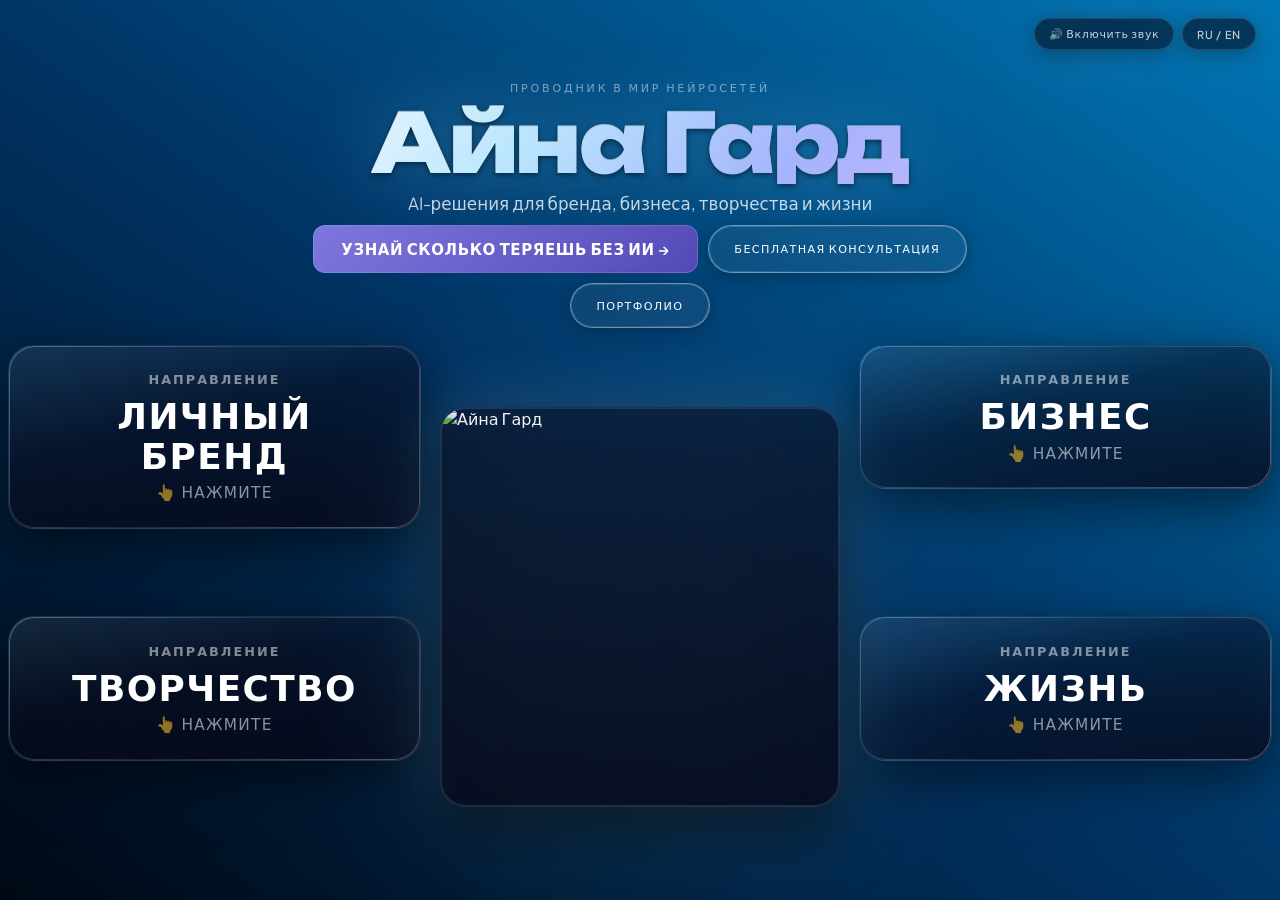
==== index.html @ 1c1b7d9b "Add files via upload" ====
<!DOCTYPE html>
<html lang="ru">
<head>
  <meta charset="UTF-8" />
  <meta name="viewport" content="width=device-width, initial-scale=1.0" />
  <meta name="description" id="metaDesc" content="Айна Гард — AI Creator, промт-инженер и вайб-кодер. AI-решения для бренда, бизнеса и творчества. Бесплатная консультация в Telegram." />
  <meta name="theme-color" content="#030208" />
  <meta property="og:title" content="Айна Гард — AI Creator" />
  <meta property="og:description" id="ogDesc" content="AI-решения для бренда, бизнеса, творчества и жизни. Проводник в мир нейросетей." />
  <meta property="og:type" content="website" />
  <meta property="og:locale" content="ru_RU" />
  <meta name="twitter:card" content="summary_large_image" />
  <title data-i18n="doc_title">Айна Гард — AI Creator</title>

  <link rel="icon" href="assets/images/favicon.svg" type="image/svg+xml" />
  <link rel="preconnect" href="https://fonts.googleapis.com" />
  <link rel="preconnect" href="https://fonts.gstatic.com" crossorigin />
  <link href="https://fonts.googleapis.com/css2?family=Plus+Jakarta+Sans:ital,wght@0,300;0,400;0,500;0,600;1,400&family=Unbounded:wght@500;600;700;800&display=swap" rel="stylesheet" />
  <link rel="stylesheet" href="css/styles.css?v=dotgrid1" />
  <link rel="stylesheet" href="css/dot-grid.css?v=1" />
</head>
<body>
  <div class="page-bg-under" aria-hidden="true">
    <div class="bg-base"></div>
  </div>
  <div id="particles-js" aria-hidden="true"></div>
  <div class="page-bg-over" aria-hidden="true">
    <div class="bg-photo"></div>
    <div class="bg-mouse-orbs">
      <div class="bg-orb bg-orb-1"></div>
      <div class="bg-orb bg-orb-2"></div>
    </div>
    <div class="bg-neon-lights">
      <div class="bg-neon-lights__orb bg-neon-lights__orb--a"></div>
      <div class="bg-neon-lights__orb bg-neon-lights__orb--b"></div>
      <div class="bg-neon-lights__orb bg-neon-lights__orb--c"></div>
    </div>
  </div>

  <div id="dot-grid-root" class="dot-grid-root" aria-hidden="true"></div>

  <div class="page stagger-init" id="page">
    <audio id="ambientAudio" loop preload="metadata">
      <source src="assets/audio/ambient.mp3" type="audio/mpeg" />
    </audio>

    <div class="top-controls stagger-top-controls">
      <button type="button" class="ctrl-btn" id="btnSound" aria-pressed="false" aria-label="Включить фоновый звук">
        <span id="soundLabel" data-i18n="sound_on">🔊 Включить звук</span>
      </button>
      <button type="button" class="ctrl-btn" id="btnLang" title="Language">RU / EN</button>
    </div>

    <main class="hero">
      <div class="container">
        <div class="hero-inner">
          <header class="hero-head">
            <p class="eyebrow" data-i18n="eyebrow">Проводник в мир нейросетей</p>
            <div class="name-reveal">
              <h1 class="name" data-i18n="hero_name">Айна Гард</h1>
            </div>
            <p class="sub-title" data-i18n="subtitle">AI-решения для бренда, бизнеса, творчества и жизни</p>

            <div class="actions stagger-actions">
              <a class="btn btn-game" href="game.html" style="background:linear-gradient(135deg,#7F77DD,#534AB7);color:#fff;border:none;font-weight:600;letter-spacing:.04em;display:inline-flex;align-items:center;gap:8px;padding:14px 28px;border-radius:12px;font-size:15px;text-decoration:none;transition:opacity .2s;" onmouseover="this.style.opacity=.85" onmouseout="this.style.opacity=1"><span>Узнай сколько теряешь без ИИ →</span></a>
              <a class="btn btn-primary" data-link="tg" href="https://t.me/+rpmO-uLEpoM3MWZi" target="_blank" rel="noopener noreferrer">
                <span data-i18n="btn_diag">Бесплатная консультация</span>
              </a>
              <a class="btn btn-secondary" data-link="portfolio" href="https://t.me/+rpmO-uLEpoM3MWZi" target="_blank" rel="noopener noreferrer">
                <span data-i18n="btn_portfolio">Портфолио</span>
              </a>
            </div>
          </header>

          <section class="scene scene--quad" aria-label="Услуги">
            <article class="card card--quad stagger-card-1" data-card>
              <div class="card-tilt">
              <div class="card-inner">
                <div class="card-face card-front">
                  <button type="button" class="flip-btn">
                    <span class="card-label" data-i18n="card_dir">Направление</span>
                    <span class="card-title" data-i18n="c1_title">Личный бренд</span>
                    <span class="card-tap-hint"><span class="hint-ico">👆</span> <span data-i18n="tap_hint">Нажмите</span></span>
                  </button>
                </div>
                <div class="card-face card-back">
                  <div class="card-back-header">
                    <span class="card-back-title" data-i18n="c1_back_title">Личный бренд</span>
                    <span class="card-back-price" data-i18n="c1_price">от 5 000 ₽</span>
                  </div>
                  <div class="card-back-tags" aria-label="Услуги направления">
                    <span class="card-back-tag" data-i18n="c1_f1">Нейрофотосессии</span>
                    <span class="card-back-tag" data-i18n="c1_f2">Цифровой аватар</span>
                    <span class="card-back-tag" data-i18n="c1_f3">Нейровидео</span>
                    <span class="card-back-tag" data-i18n="c1_f4">Контент для соцсетей</span>
                  </div>
                  <div class="card-back-bottom">
                    <a class="card-back-cta" data-link="tg" href="https://t.me/+rpmO-uLEpoM3MWZi" target="_blank" rel="noopener noreferrer"><span data-i18n="btn_card">Бесплатная консультация →</span></a>
                    <button type="button" class="card-flip-back" aria-label="Закрыть"></button>
                  </div>
                </div>
              </div>
              </div>
            </article>

            <div class="quad-portrait-wrap stagger-portrait">
              <div class="portrait-card portrait-card--quad" id="portraitCard">
                <div class="portrait-inner">
                  <div class="portrait-face portrait-front">
                    <img id="portraitImg" src="https://i.imgur.com/vCUrq9r.jpeg" alt="Айна Гард" width="600" height="800" loading="lazy" />
                  </div>
                  <div class="portrait-face portrait-back portrait-back--rich">
                    <button type="button" class="portrait-flip-back" data-i18n="back">Назад</button>
                    <p class="about-kicker" data-i18n="about_kicker">Обо мне</p>
                    <p class="about-name" data-i18n="hero_name">Айна Гард</p>
                    <p class="about-lead" data-i18n="about_lead">Практический опыт в нейросетях с 2024 года</p>
                    <div class="role-chips">
                      <span class="role-chip" data-i18n="role1">AI-креатор</span>
                      <span class="role-chip" data-i18n="role2">Промт-инженер</span>
                      <span class="role-chip" data-i18n="role3">Вайб-кодер</span>
                    </div>
                    <a class="mini-btn mini-btn--contact" data-link="tg" href="https://t.me/+rpmO-uLEpoM3MWZi" target="_blank" rel="noopener noreferrer"><span data-i18n="contact">Связаться</span></a>
                  </div>
                </div>
              </div>
            </div>

            <article class="card card--quad stagger-card-2" data-card>
              <div class="card-tilt">
              <div class="card-inner">
                <div class="card-face card-front">
                  <button type="button" class="flip-btn">
                    <span class="card-label" data-i18n="card_dir">Направление</span>
                    <span class="card-title" data-i18n="c2_title">Бизнес</span>
                    <span class="card-tap-hint"><span class="hint-ico">👆</span> <span data-i18n="tap_hint">Нажмите</span></span>
                  </button>
                </div>
                <div class="card-face card-back">
                  <div class="card-back-header">
                    <span class="card-back-title" data-i18n="c2_back_title">Бизнес</span>
                    <span class="card-back-price" data-i18n="c2_price">от 10 000 ₽</span>
                  </div>
                  <div class="card-back-tags" aria-label="Услуги направления">
                    <span class="card-back-tag" data-i18n="c2_f1">Автоматизация процессов</span>
                    <span class="card-back-tag" data-i18n="c2_f2">AI-агенты и боты</span>
                    <span class="card-back-tag" data-i18n="c2_f3">Сайты и лендинги</span>
                    <span class="card-back-tag" data-i18n="c2_f4">Приложения под задачу</span>
                  </div>
                  <div class="card-back-bottom">
                    <a class="card-back-cta" data-link="tg" href="https://t.me/+rpmO-uLEpoM3MWZi" target="_blank" rel="noopener noreferrer"><span data-i18n="btn_card">Бесплатная консультация →</span></a>
                    <button type="button" class="card-flip-back" aria-label="Закрыть"></button>
                  </div>
                </div>
              </div>
              </div>
            </article>

            <article class="card card--quad stagger-card-3" data-card>
              <div class="card-tilt">
              <div class="card-inner">
                <div class="card-face card-front">
                  <button type="button" class="flip-btn">
                    <span class="card-label" data-i18n="card_dir">Направление</span>
                    <span class="card-title" data-i18n="c3_title">Творчество</span>
                    <span class="card-tap-hint"><span class="hint-ico">👆</span> <span data-i18n="tap_hint">Нажмите</span></span>
                  </button>
                </div>
                <div class="card-face card-back">
                  <div class="card-back-header">
                    <span class="card-back-title" data-i18n="c3_back_title">Творчество</span>
                    <span class="card-back-price" data-i18n="c3_price">от 3 000 ₽</span>
                  </div>
                  <div class="card-back-tags" aria-label="Услуги направления">
                    <span class="card-back-tag" data-i18n="c3_f1">Нейродизайн</span>
                    <span class="card-back-tag" data-i18n="c3_f2">Изображения и видео</span>
                    <span class="card-back-tag" data-i18n="c3_f3">Песни и музыка</span>
                    <span class="card-back-tag" data-i18n="c3_f4">Креативные концепции</span>
                  </div>
                  <div class="card-back-bottom">
                    <a class="card-back-cta" data-link="tg" href="https://t.me/+rpmO-uLEpoM3MWZi" target="_blank" rel="noopener noreferrer"><span data-i18n="btn_card">Бесплатная консультация →</span></a>
                    <button type="button" class="card-flip-back" aria-label="Закрыть"></button>
                  </div>
                </div>
              </div>
              </div>
            </article>

            <article class="card card--quad stagger-card-4" data-card>
              <div class="card-tilt">
              <div class="card-inner">
                <div class="card-face card-front">
                  <button type="button" class="flip-btn">
                    <span class="card-label" data-i18n="card_dir">Направление</span>
                    <span class="card-title" data-i18n="c4_title">Жизнь</span>
                    <span class="card-tap-hint"><span class="hint-ico">👆</span> <span data-i18n="tap_hint">Нажмите</span></span>
                  </button>
                </div>
                <div class="card-face card-back">
                  <div class="card-back-header">
                    <span class="card-back-title" data-i18n="c4_back_title">Жизнь</span>
                    <span class="card-back-price" data-i18n="c4_price">от 3 000 ₽</span>
                  </div>
                  <div class="card-back-tags" aria-label="Услуги направления">
                    <span class="card-back-tag" data-i18n="c4_f1">AI для повседневных задач</span>
                    <span class="card-back-tag" data-i18n="c4_f2">Идеи и планирование</span>
                    <span class="card-back-tag" data-i18n="c4_f3">Личные проекты</span>
                    <span class="card-back-tag" data-i18n="c4_f4">Умные помощники</span>
                  </div>
                  <div class="card-back-bottom">
                    <a class="card-back-cta" data-link="tg" href="https://t.me/+rpmO-uLEpoM3MWZi" target="_blank" rel="noopener noreferrer"><span data-i18n="btn_card">Бесплатная консультация →</span></a>
                    <button type="button" class="card-flip-back" aria-label="Закрыть"></button>
                  </div>
                </div>
              </div>
              </div>
            </article>
          </section>
        </div>
      </div>
    </main>
  </div>

  <script src="https://cdn.jsdelivr.net/npm/gsap@3.12.5/dist/gsap.min.js" defer></script>
  <script src="js/dot-grid.js" defer></script>
  <script src="https://cdn.jsdelivr.net/npm/particles.js@2.0.0/particles.min.js" defer></script>
  <script src="js/particles-init.js" defer></script>
  <script src="js/main.js" defer></script>
</body>
</html>
---- css/styles.css ----
/* ===== Токены: премиальный neon (не кислотный) ===== */
:root {
  --void: #030208;
  --deep: #0a0620;
  --neon-blue: #6ec8ff;
  --neon-pink: #f0a8d8;
  --neon-blue-soft: rgba(110, 200, 255, 0.45);
  --neon-pink-soft: rgba(240, 168, 216, 0.4);
  --glass: rgba(12, 10, 28, 0.45);
  --glass2: rgba(18, 14, 36, 0.55);
  --line: rgba(255, 255, 255, 0.09);
  --text: rgba(252, 252, 255, 0.96);
  --muted: rgba(252, 252, 255, 0.5);
  --soft: rgba(252, 252, 255, 0.78);
  --glow-blue: 0 0 60px rgba(110, 200, 255, 0.22);
  --glow-pink: 0 0 50px rgba(240, 168, 216, 0.2);
  --ease: cubic-bezier(0.22, 1, 0.36, 1);
  --radius: clamp(20px, 2.2vw, 26px);
  --container: 1480px;
}

/* Свечение сильнее при включённой музыке (body.music-on) */
body.music-on {
  --glow-blue: 0 0 110px rgba(110, 200, 255, 0.48);
  --glow-pink: 0 0 95px rgba(240, 168, 216, 0.42);
}

*,
*::before,
*::after { box-sizing: border-box; margin: 0; padding: 0; }

html { scroll-behavior: smooth; }

body {
  min-height: 100vh;
  min-height: 100dvh;
  font-family: "Plus Jakarta Sans", system-ui, sans-serif;
  font-weight: 400;
  color: var(--text);
  background: var(--void);
  overflow-x: hidden;
  overflow-y: auto;
  -webkit-font-smoothing: antialiased;
}

a { color: inherit; text-decoration: none; }
img { display: block; max-width: 100%; }

/* ===== Фон: тёмный градиент + particles.js (без mesh-псевдоэлементов на .bg-base) ===== */
.page {
  position: relative;
  z-index: 4;
  min-height: 100vh;
  isolation: isolate;
}

/*
 * Слои (снизу вверх): подложка → фото/неон → DotGrid (z2) → particles (z3) → контент (z4).
 * Раньше частицы были z-index:0 под .page-bg-over (2) — сеть рисовалась, но её почти не было видно
 * под затемнённым фото; казалось, что «нити не крепятся».
 */
.page-bg-under,
.page-bg-over {
  position: fixed;
  inset: 0;
  pointer-events: none;
}

.page-bg-under {
  z-index: 0;
}

.page-bg-over {
  z-index: 1;
  isolation: isolate;
}

/* Градиент + canvas: над DotGrid и фото, под .page; отдельный композитный слой — меньше рывков при скролле */
#particles-js {
  position: fixed;
  top: 0;
  left: 0;
  width: 100%;
  height: 100%;
  min-height: 100vh;
  min-height: 100dvh;
  z-index: 3;
  pointer-events: none;
  transform: translateZ(0);
  backface-visibility: hidden;
  transition: background 0.5s ease;
  background: linear-gradient(to top right, #e3f2fd 0%, #90caf9 50%, #64b5f6 100%);
}

html:not(.theme-light):not([data-theme="light"]) #particles-js,
html.dark #particles-js,
html[data-theme="dark"] #particles-js {
  background: linear-gradient(to top right, #000814 0%, #003566 50%, #0077b6 100%);
}

#particles-js canvas {
  display: block;
  width: 100% !important;
  height: 100% !important;
  pointer-events: none;
  transform: translateZ(0);
}

.bg-base {
  position: fixed;
  inset: 0;
  z-index: 0;
  pointer-events: none;
  overflow: hidden;
  background: linear-gradient(165deg, #040818 0%, #0d1638 32%, #0a0620 65%, #030208 100%);
}

/* Слои 1–3: крупные radial glow, разные направления + пульсация */
.bg-neon-lights {
  position: fixed;
  inset: 0;
  z-index: 1;
  pointer-events: none;
  overflow: hidden;
  animation: neonLightsScalePulseIdle 18s ease-in-out infinite;
}

body.music-on .bg-neon-lights {
  animation: neonLightsScalePulseMusic 11s ease-in-out infinite;
}

.bg-neon-lights__orb {
  position: absolute;
  border-radius: 50%;
  mix-blend-mode: screen;
  will-change: transform, opacity;
}

/* слой 1: cyan / blue — верх-лево */
.bg-neon-lights__orb--a {
  width: min(110vw, 1000px);
  height: min(110vw, 1000px);
  left: -28%;
  top: -18%;
  background: radial-gradient(
    circle at 40% 42%,
    rgba(110, 200, 255, 0.55) 0%,
    rgba(80, 140, 220, 0.2) 38%,
    transparent 68%
  );
  filter: blur(72px);
  opacity: 0.75;
  animation: orbDriftAIdle 36s ease-in-out infinite alternate;
}

/* слой 2: magenta / violet — низ-право, другое направление */
.bg-neon-lights__orb--b {
  width: min(100vw, 920px);
  height: min(100vw, 920px);
  right: -24%;
  bottom: -20%;
  background: radial-gradient(
    circle at 58% 48%,
    rgba(220, 120, 200, 0.45) 0%,
    rgba(147, 112, 219, 0.28) 42%,
    transparent 70%
  );
  filter: blur(88px);
  opacity: 0.58;
  animation: orbDriftBIdle 44s ease-in-out infinite alternate;
}

/* слой 3: центр — фиолетово-розовый, пульс opacity + scale */
.bg-neon-lights__orb--c {
  width: min(85vw, 780px);
  height: min(85vw, 780px);
  left: 50%;
  top: 42%;
  transform: translate(-50%, -50%);
  background: radial-gradient(
    circle at 40% 45%,
    rgba(180, 100, 220, 0.35) 0%,
    rgba(240, 168, 216, 0.18) 45%,
    transparent 72%
  );
  filter: blur(96px);
  opacity: 0.52;
  animation: orbPulseCIdle 22s ease-in-out infinite alternate;
}

body.music-on .bg-neon-lights__orb--a {
  animation: orbDriftAMusic 28s ease-in-out infinite alternate;
  opacity: 0.88;
  filter: blur(68px) brightness(1.08);
}

body.music-on .bg-neon-lights__orb--b {
  animation: orbDriftBMusic 34s ease-in-out infinite alternate;
  opacity: 0.72;
  filter: blur(82px) brightness(1.06);
}

body.music-on .bg-neon-lights__orb--c {
  animation: orbPulseCMusic 16s ease-in-out infinite alternate;
  opacity: 0.68;
  filter: blur(88px) brightness(1.1);
}

@keyframes orbDriftAIdle {
  0% { transform: translate(0, 0) scale(1); }
  100% { transform: translate(12%, 10%) scale(1.12); }
}

@keyframes orbDriftBIdle {
  0% { transform: translate(0, 0) scale(1.02); }
  100% { transform: translate(-14%, -12%) scale(1.14); }
}

@keyframes orbPulseCIdle {
  0% { opacity: 0.42; transform: translate(-50%, -50%) scale(0.96); }
  100% { opacity: 0.62; transform: translate(-50%, -50%) scale(1.08); }
}

@keyframes orbDriftAMusic {
  0% { transform: translate(0, 0) scale(1); }
  100% { transform: translate(12%, 10%) scale(1.12); }
}

@keyframes orbDriftBMusic {
  0% { transform: translate(0, 0) scale(1.02); }
  100% { transform: translate(-14%, -12%) scale(1.14); }
}

@keyframes orbPulseCMusic {
  0% { opacity: 0.52; transform: translate(-50%, -50%) scale(0.97); }
  100% { opacity: 0.78; transform: translate(-50%, -50%) scale(1.1); }
}

@keyframes neonLightsScalePulseIdle {
  0%,
  100% { transform: scale(1); }
  50% { transform: scale(1.04); }
}

@keyframes neonLightsScalePulseMusic {
  0%,
  100% { transform: scale(1); }
  50% { transform: scale(1.05); }
}

/* Фото — глубина */
.bg-photo {
  position: fixed;
  inset: 0;
  z-index: 0;
  overflow: hidden;
  pointer-events: none;
}

.bg-photo::before {
  content: "";
  position: absolute;
  inset: -12%;
  background-image: url("https://i.imgur.com/vCUrq9r.jpeg");
  background-size: cover;
  background-position: center 20%;
  filter: blur(36px) saturate(1.06) brightness(0.38);
  transform: scale(1.1);
  opacity: 0.75;
}

.bg-photo::after {
  content: "";
  position: absolute;
  inset: 0;
  background: linear-gradient(180deg, rgba(3, 2, 8, 0.88) 0%, rgba(8, 6, 22, 0.45) 45%, rgba(3, 2, 10, 0.9) 100%);
}

/* Параллакс-orb под курсор (тонкие, поверх фото, под неоном) */
.bg-mouse-orbs {
  position: fixed;
  inset: 0;
  z-index: 1;
  pointer-events: none;
  overflow: hidden;
}

.bg-orb {
  position: absolute;
  border-radius: 50%;
  filter: blur(140px);
  opacity: 0.18;
  transition: transform 0.3s ease-out;
  will-change: transform;
}

.bg-orb-1 {
  width: min(90vw, 920px);
  height: min(90vw, 920px);
  left: -28%;
  top: -24%;
  background: radial-gradient(circle at 38% 40%, rgba(168, 85, 247, 0.95) 0%, rgba(100, 60, 180, 0.25) 45%, transparent 68%);
}

.bg-orb-2 {
  width: min(85vw, 860px);
  height: min(85vw, 860px);
  right: -26%;
  bottom: -26%;
  background: radial-gradient(circle at 55% 48%, rgba(236, 72, 153, 0.9) 0%, rgba(180, 80, 160, 0.22) 48%, transparent 70%);
}

@media (prefers-reduced-motion: reduce) {
  .bg-neon-lights,
  .bg-neon-lights__orb {
    animation: none !important;
  }
  .bg-neon-lights { transform: none; }
  .bg-neon-lights__orb--a,
  .bg-neon-lights__orb--b { transform: none !important; opacity: 0.55; }
  .bg-neon-lights__orb--c {
    transform: translate(-50%, -50%) !important;
    opacity: 0.5;
  }
  .bg-mouse-orbs .bg-orb {
    transition: none !important;
  }
  .stagger-init .stagger-top-controls,
  .stagger-init .hero-head .eyebrow,
  .stagger-init .name-reveal,
  .stagger-init .hero-head .sub-title,
  .stagger-init .stagger-portrait,
  .stagger-init .stagger-card-1,
  .stagger-init .stagger-card-2,
  .stagger-init .stagger-card-3,
  .stagger-init .stagger-card-4,
  .stagger-init .stagger-actions {
    animation: none !important;
    opacity: 1 !important;
    transform: none !important;
  }
  .name {
    animation: nameCrystalShimmer 15s ease-in-out infinite;
    text-shadow: none;
    will-change: auto;
    filter:
      drop-shadow(0 -1px 0 rgba(255, 255, 255, 0.48))
      drop-shadow(0 2px 3px rgba(0, 0, 0, 0.48))
      drop-shadow(0 0 12px rgba(125, 211, 252, 0.2));
  }

}

/* ===== Панель: звук + язык ===== */
.top-controls {
  position: fixed;
  top: max(clamp(10px, 2vh, 18px), env(safe-area-inset-top, 0px));
  right: max(clamp(12px, 3vw, 24px), env(safe-area-inset-right, 0px));
  z-index: 50;
  display: flex;
  flex-wrap: wrap;
  gap: 8px;
  justify-content: flex-end;
}

.ctrl-btn {
  position: relative;
  display: inline-flex;
  align-items: center;
  gap: 6px;
  padding: 8px 14px;
  border-radius: 999px;
  font-size: 0.6875rem;
  font-weight: 500;
  letter-spacing: 0.06em;
  font-family: inherit;
  color: var(--soft);
  cursor: pointer;
  border: 1px solid rgba(255, 255, 255, 0.12);
  background: rgba(8, 6, 20, 0.55);
  backdrop-filter: blur(16px);
  -webkit-backdrop-filter: blur(16px);
  box-shadow: 0 4px 24px rgba(0, 0, 0, 0.35), var(--glow-blue);
  transition: transform 0.25s var(--ease), box-shadow 0.25s, border-color 0.25s;
}

.ctrl-btn:hover {
  transform: translateY(-2px);
  border-color: rgba(110, 200, 255, 0.35);
  box-shadow: 0 8px 32px rgba(0, 0, 0, 0.4), var(--glow-blue), var(--glow-pink);
}

.ctrl-btn[aria-pressed="true"] {
  border-color: rgba(240, 168, 216, 0.35);
}

/* ===== Layout ===== */
.container {
  width: min(calc(100% - 16px), var(--container));
  margin-inline: auto;
  position: relative;
  z-index: 6;
  display: flex;
  flex-direction: column;
  flex: 1;
  min-height: 0;
}

.hero {
  position: relative;
  z-index: 6;
  min-height: 100vh;
  min-height: 100dvh;
  /* запас под фиксированные кнопки + без обрезания при высоком контенте */
  padding: calc(env(safe-area-inset-top, 0px) + clamp(64px, 9vh, 96px)) 0 clamp(16px, 3vh, 28px);
  display: flex;
  flex-direction: column;
  justify-content: flex-start;
}

.hero-inner {
  display: flex;
  flex-direction: column;
  gap: clamp(6px, 1.4vh, 14px);
  flex: 1;
  min-height: 0;
}

.hero-head {
  text-align: center;
  max-width: 42rem;
  margin-inline: auto;
  flex-shrink: 0;
}

/* ===== Stagger появления (WOW) ===== */
@keyframes fadeSlideUp {
  from {
    opacity: 0;
    transform: translateY(25px);
  }
  to {
    opacity: 1;
    transform: translateY(0);
  }
}

.stagger-init .stagger-top-controls {
  opacity: 0;
  animation-name: fadeSlideUp;
  animation-delay: 0.2s;
}

.stagger-init .hero-head .eyebrow {
  opacity: 0;
  animation-name: fadeSlideUp;
  animation-delay: 0.1s;
}

.stagger-init .name-reveal {
  opacity: 0;
  animation-name: fadeSlideUp;
  animation-delay: 0.25s;
}

.stagger-init .hero-head .sub-title {
  opacity: 0;
  animation-name: fadeSlideUp;
  animation-delay: 0.4s;
}

.stagger-init .stagger-portrait {
  opacity: 0;
  animation-name: fadeSlideUp;
  animation-delay: 0.5s;
}

.stagger-init .stagger-card-1 {
  opacity: 0;
  animation-name: fadeSlideUp;
  animation-delay: 0.6s;
}

.stagger-init .stagger-card-2 {
  opacity: 0;
  animation-name: fadeSlideUp;
  animation-delay: 0.7s;
}

.stagger-init .stagger-card-3 {
  opacity: 0;
  animation-name: fadeSlideUp;
  animation-delay: 0.8s;
}

.stagger-init .stagger-card-4 {
  opacity: 0;
  animation-name: fadeSlideUp;
  animation-delay: 0.9s;
}

.stagger-init .stagger-actions {
  opacity: 0;
  animation-name: fadeSlideUp;
  animation-delay: 1.1s;
}

.stagger-init .stagger-top-controls,
.stagger-init .hero-head .eyebrow,
.stagger-init .name-reveal,
.stagger-init .hero-head .sub-title,
.stagger-init .stagger-portrait,
.stagger-init .stagger-card-1,
.stagger-init .stagger-card-2,
.stagger-init .stagger-card-3,
.stagger-init .stagger-card-4,
.stagger-init .stagger-actions {
  animation-duration: 0.6s;
  animation-timing-function: cubic-bezier(0.16, 1, 0.3, 1);
  animation-fill-mode: both;
}

.eyebrow {
  font-size: 0.6875rem;
  font-weight: 500;
  letter-spacing: 0.26em;
  text-transform: uppercase;
  color: var(--muted);
  margin-bottom: 6px;
}

/* Обёртка: stagger без конфликта с анимацией градиента на .name */
.name-reveal {
  display: block;
  width: 100%;
  margin-bottom: 8px;
}

/* Имя: Unbounded + «хрустальный» объём + переливающийся градиент */
.name {
  font-family: "Unbounded", "Plus Jakarta Sans", system-ui, sans-serif;
  font-size: clamp(2.85rem, 8.2vw, 5.1rem);
  font-weight: 800;
  letter-spacing: -0.03em;
  line-height: 1.02;
  margin: 0;
  background: linear-gradient(
    125deg,
    #f0f9ff 0%,
    #bae6fd 12%,
    #a5b4fc 26%,
    #c4b5fd 38%,
    #f0abfc 50%,
    #fda4af 62%,
    #7dd3fc 74%,
    #e9d5ff 86%,
    #f0f9ff 100%
  );
  background-size: 280% 280%;
  -webkit-background-clip: text;
  background-clip: text;
  color: transparent;
  -webkit-text-fill-color: transparent;
  animation: nameCrystalShimmer 12s ease-in-out infinite;
  will-change: background-position;
  filter:
    drop-shadow(0 -1px 0 rgba(255, 255, 255, 0.55))
    drop-shadow(0 2px 3px rgba(0, 0, 0, 0.5))
    drop-shadow(0 0 36px rgba(125, 211, 252, 0.28));
}

@keyframes nameCrystalShimmer {
  0%,
  100% {
    background-position: 0% 45%;
  }
  50% {
    background-position: 100% 55%;
  }
}

.sub-title {
  font-size: clamp(0.9rem, 1.5vw, 1.05rem);
  font-weight: 400;
  line-height: 1.45;
  color: var(--soft);
  margin-bottom: 8px;
}

/* CTA: glass + neon */
.actions {
  display: flex;
  flex-wrap: wrap;
  justify-content: center;
  gap: 10px;
}

.btn {
  position: relative;
  display: inline-flex;
  align-items: center;
  justify-content: center;
  min-height: 2.85rem;
  padding: 0 clamp(1.2rem, 2.8vw, 1.6rem);
  border-radius: 999px;
  font-size: 0.7rem;
  font-weight: 500;
  letter-spacing: 0.12em;
  text-transform: uppercase;
  cursor: pointer;
  overflow: hidden;
  border: 1px solid rgba(255, 255, 255, 0.1);
  background: rgba(255, 255, 255, 0.04);
  backdrop-filter: blur(20px);
  -webkit-backdrop-filter: blur(20px);
  transition: transform 0.35s var(--ease), box-shadow 0.35s;
}

.btn::before {
  content: "";
  position: absolute;
  inset: 0;
  border-radius: inherit;
  padding: 1px;
  background: linear-gradient(135deg, var(--neon-blue-soft), rgba(255, 255, 255, 0.08), var(--neon-pink-soft));
  -webkit-mask: linear-gradient(#fff 0 0) content-box, linear-gradient(#fff 0 0);
  mask: linear-gradient(#fff 0 0) content-box, linear-gradient(#fff 0 0);
  -webkit-mask-composite: xor;
  mask-composite: exclude;
  pointer-events: none;
  opacity: 0.85;
}

.btn span { position: relative; z-index: 1; }

/* Шапка: обе CTA в одинаковом outlined-стиле */
.btn-primary,
.btn-secondary {
  background: rgba(255, 255, 255, 0.05);
  border: 1px solid rgba(255, 255, 255, 0.4);
  color: #fff;
  box-shadow: 0 4px 20px rgba(0, 0, 0, 0.25);
}

.btn-primary:hover,
.btn-secondary:hover {
  transform: translateY(-2px);
  background: rgba(255, 255, 255, 0.09);
  border-color: rgba(255, 255, 255, 0.55);
  box-shadow: 0 8px 28px rgba(0, 0, 0, 0.35);
}

.btn:active { transform: translateY(0); transition-duration: 0.1s; }

/* ===== Scene: сетка 3 колонки × 2 ряда, портрет в центре на 2 ряда ===== */
.scene {
  width: 100%;
  margin-inline: auto;
  padding-block: 4px;
}

.scene--quad {
  display: grid;
  grid-template-columns: 1fr minmax(220px, min(34vw, 400px)) 1fr;
  grid-template-rows: minmax(200px, 1fr) minmax(200px, 1fr);
  gap: clamp(12px, 1.5vw, 20px);
  align-items: stretch;
  justify-items: stretch;
  flex: 1 1 auto;
  min-height: min(46vh, 500px);
  max-height: min(74vh, calc(100dvh - 190px));
  width: 100%;
  max-width: 100%;
}

.scene--quad > .card:nth-child(1) {
  grid-column: 1;
  grid-row: 1;
}

.scene--quad > .quad-portrait-wrap {
  grid-column: 2;
  grid-row: 1 / -1;
  position: relative;
  z-index: 5;
  width: 100%;
  max-width: min(100%, 400px);
  max-height: min(100%, 430px);
  aspect-ratio: 1;
  margin: auto;
  justify-self: center;
  align-self: center;
  pointer-events: none;
}

.scene--quad > .card:nth-child(3) {
  grid-column: 3;
  grid-row: 1;
}

.scene--quad > .card:nth-child(4) {
  grid-column: 1;
  grid-row: 2;
}

.scene--quad > .card:nth-child(5) {
  grid-column: 3;
  grid-row: 2;
}

.quad-portrait-wrap .portrait-card {
  pointer-events: auto;
  filter: drop-shadow(0 8px 28px rgba(0, 0, 0, 0.45)) drop-shadow(var(--glow-blue));
}

.quad-portrait-wrap .portrait-front {
  background: linear-gradient(165deg, var(--glass) 0%, rgba(8, 6, 22, 0.75) 100%);
}

.quad-portrait-wrap .portrait-front img {
  object-fit: cover;
  object-position: top center;
}

/* Портрет: скругление как карточки + glow */
.portrait-card {
  width: min(270px, 26vw);
  aspect-ratio: 3 / 4;
  max-height: min(42vh, 400px);
  perspective: 1400px;
  cursor: pointer;
  filter: drop-shadow(var(--glow-blue)) drop-shadow(var(--glow-pink));
  transition: transform 0.35s var(--ease), filter 0.5s var(--ease);
}

.portrait-card--quad {
  width: 100%;
  height: 100%;
  max-width: 400px;
  max-height: 430px;
  margin: 0 auto;
  aspect-ratio: 1;
}

.portrait-card:not(.is-flipped):hover {
  transform: translateY(-4px);
}

body.music-on .portrait-card {
  filter: drop-shadow(0 0 70px rgba(110, 200, 255, 0.35)) drop-shadow(0 0 55px rgba(240, 168, 216, 0.28));
}

.portrait-inner {
  position: relative;
  width: 100%;
  height: 100%;
  transform-style: preserve-3d;
  transition: transform 0.85s var(--ease);
}

.portrait-card.is-flipped .portrait-inner { transform: rotateY(180deg); }

.portrait-face {
  position: absolute;
  inset: 0;
  border-radius: var(--radius);
  backface-visibility: hidden;
  -webkit-backface-visibility: hidden;
  overflow: hidden;
  transform: translateZ(0.1px);
}

.portrait-front {
  border: 1px solid rgba(255, 255, 255, 0.12);
  box-shadow:
    0 0 0 1px rgba(110, 200, 255, 0.15) inset,
    0 24px 50px rgba(0, 0, 0, 0.5),
    var(--glow-blue);
}

.portrait-front img {
  width: 100%;
  height: 100%;
  object-fit: cover;
  object-position: top center;
}

.portrait-back {
  transform: rotateY(180deg);
  padding: 18px 16px;
  display: flex;
  flex-direction: column;
  gap: 10px;
  justify-content: flex-start;
  background: linear-gradient(165deg, var(--glass2) 0%, rgba(6, 4, 16, 0.92) 100%);
  backdrop-filter: blur(22px);
  border: 1px solid var(--line);
  box-shadow: 0 20px 50px rgba(0, 0, 0, 0.45), var(--glow-pink);
}

.portrait-back--rich {
  padding: 24px 22px 22px;
  gap: 14px;
}

.portrait-back::before {
  content: "";
  position: absolute;
  inset: 0;
  border-radius: inherit;
  padding: 1px;
  background: linear-gradient(145deg, rgba(110, 200, 255, 0.5), rgba(240, 168, 216, 0.4));
  -webkit-mask: linear-gradient(#000 0 0) content-box, linear-gradient(#000 0 0);
  mask: linear-gradient(#000 0 0) content-box, linear-gradient(#000 0 0);
  -webkit-mask-composite: xor;
  mask-composite: exclude;
  pointer-events: none;
}

.portrait-flip-back {
  position: absolute;
  top: 10px;
  right: 10px;
  z-index: 4;
  padding: 6px 12px;
  border-radius: 999px;
  font-size: 0.6rem;
  font-weight: 500;
  letter-spacing: 0.1em;
  text-transform: uppercase;
  font-family: inherit;
  color: var(--soft);
  background: rgba(4, 2, 12, 0.55);
  border: 1px solid var(--line);
  cursor: pointer;
  backdrop-filter: blur(10px);
}

.about-name {
  font-size: 1.5rem;
  font-weight: 500;
  letter-spacing: -0.03em;
  background: linear-gradient(90deg, #b8e8ff, #f5d0f0);
  -webkit-background-clip: text;
  background-clip: text;
  color: transparent;
  position: relative;
  z-index: 1;
}

.portrait-back--rich .about-name {
  font-size: clamp(1.35rem, 2.2vw, 1.75rem);
  font-weight: 700;
  color: #fff;
  background: none;
  -webkit-background-clip: unset;
  background-clip: unset;
}

.about-kicker {
  font-size: 0.68rem;
  font-weight: 500;
  letter-spacing: 0.2em;
  text-transform: uppercase;
  color: var(--muted);
  position: relative;
  z-index: 1;
}

.portrait-back--rich .about-kicker {
  font-size: 0.72rem;
  letter-spacing: 0.22em;
  color: rgba(255, 255, 255, 0.55);
}

.about-lead {
  font-size: 0.92rem;
  line-height: 1.5;
  color: var(--soft);
  position: relative;
  z-index: 1;
}

.portrait-back--rich .about-lead {
  font-size: 1rem;
  line-height: 1.55;
}

.role-chips {
  display: flex;
  flex-wrap: wrap;
  gap: 6px;
  position: relative;
  z-index: 1;
}

.role-chip {
  display: inline-block;
  font-size: 0.78rem;
  font-weight: 500;
  padding: 6px 16px;
  border-radius: 20px;
  background: rgba(255, 255, 255, 0.04);
  border: 1px solid rgba(255, 255, 255, 0.3);
  transition: border-color 0.25s, transform 0.25s;
}

.role-chip:hover {
  transform: translateY(-1px);
  border-color: rgba(240, 168, 216, 0.45);
}

.mini-btn {
  position: relative;
  z-index: 3;
  display: inline-flex;
  align-items: center;
  justify-content: center;
  min-height: 2.45rem;
  padding: 0 1.1rem;
  border-radius: 999px;
  font-size: 0.72rem;
  font-weight: 600;
  letter-spacing: 0.1em;
  text-transform: uppercase;
  color: #0a0618;
  background: linear-gradient(135deg, #a8e8ff, #f0c0e8);
  border: none;
  box-shadow: 0 8px 24px rgba(110, 200, 255, 0.3);
  margin-top: auto;
  transition: transform 0.25s var(--ease), box-shadow 0.25s;
}

.mini-btn:hover {
  transform: translateY(-2px);
  box-shadow: 0 12px 32px rgba(240, 168, 216, 0.35);
}

.mini-btn--contact {
  width: 100%;
  margin-top: 8px;
  padding: 14px 20px;
  min-height: 3rem;
  font-size: 0.8rem;
  letter-spacing: 0.12em;
  color: #0a0618;
  background: linear-gradient(to right, #e8a0bf, #a8d8ea);
  border: none;
  box-shadow: 0 8px 28px rgba(0, 0, 0, 0.35);
}

.mini-btn--contact:hover {
  box-shadow: 0 12px 36px rgba(232, 160, 191, 0.45);
}

/* ===== Карточки услуг: крупнее, читабельнее, кликабельно ===== */
[data-card] {
  --glow-x: 50%;
  --glow-y: 50%;
  --glow-opacity: 0;
}

.card {
  position: relative;
  z-index: 1;
  width: 100%;
  max-width: 292px;
  height: 276px;
  flex-shrink: 0;
  perspective: 1100px;
  cursor: pointer;
  transition: transform 0.35s var(--ease), filter 0.35s;
  filter: drop-shadow(0 8px 24px rgba(0, 0, 0, 0.4));
}

.card-tilt {
  width: 100%;
  height: 100%;
  transform-style: preserve-3d;
  transition: transform 0.15s ease-out;
}

.card.is-flipped { z-index: 12; }

.card:not(.is-flipped):hover {
  transform: translateY(-6px);
  filter: drop-shadow(0 16px 40px rgba(0, 0, 0, 0.45)) drop-shadow(var(--glow-blue));
}

body.music-on .card:not(.is-flipped):hover {
  filter: drop-shadow(0 16px 40px rgba(0, 0, 0, 0.45)) drop-shadow(0 0 45px rgba(110, 200, 255, 0.35));
}

.scene--quad .card {
  max-width: none;
  width: 100%;
  height: 100%;
  min-height: 0;
}

.scene--quad .card-front {
  padding: 0;
}

.scene--quad .flip-btn {
  height: 100%;
  min-height: 100%;
  justify-content: space-between;
  padding: clamp(14px, 2vw, 32px) clamp(16px, 2.5vw, 40px);
  text-align: center;
}

.scene--quad .card-label {
  font-size: clamp(11px, 1vw, 13px);
  font-weight: 600;
  letter-spacing: 2px;
  text-transform: uppercase;
  color: rgba(255, 255, 255, 0.5);
}

.scene--quad .card-title {
  font-size: clamp(28px, 2.8vw, 36px);
  font-weight: 800;
  letter-spacing: 0.04em;
  line-height: 1.1;
  text-transform: uppercase;
  color: #fff;
  flex: 1;
  display: flex;
  align-items: center;
  justify-content: center;
  margin-block: auto;
  padding-inline: 0.2em;
  max-width: 100%;
}

.scene--quad .card-tap-hint {
  margin-top: 0;
  font-size: clamp(14px, 1.2vw, 16px);
  letter-spacing: 0.08em;
  text-transform: uppercase;
  color: rgba(255, 255, 255, 0.55);
}

.card-inner {
  position: relative;
  width: 100%;
  height: 100%;
  transform-style: preserve-3d;
  transition: transform 0.8s var(--ease);
}

.card.is-flipped .card-inner { transform: rotateY(180deg); }

.card-face {
  position: absolute;
  inset: 0;
  border-radius: var(--radius);
  backface-visibility: hidden;
  -webkit-backface-visibility: hidden;
  overflow: hidden;
  transform: translateZ(0.1px);
  background: linear-gradient(
    165deg,
    rgba(255, 255, 255, 0.08) 0%,
    rgba(12, 10, 28, 0.42) 42%,
    rgba(8, 6, 22, 0.72) 100%
  );
  backdrop-filter: blur(26px) saturate(1.12);
  -webkit-backdrop-filter: blur(26px) saturate(1.12);
  border: 1px solid rgba(255, 255, 255, 0.12);
  box-shadow:
    0 0 0 1px rgba(110, 200, 255, 0.06) inset,
    0 16px 48px rgba(0, 0, 0, 0.35);
}

.card-front {
  position: relative;
  display: flex;
  flex-direction: column;
  align-items: center;
  justify-content: center;
  text-align: center;
  padding: 14px;
}

.card-front::after {
  content: "";
  position: absolute;
  inset: 0;
  border-radius: inherit;
  background: radial-gradient(
    300px circle at var(--glow-x, 50%) var(--glow-y, 50%),
    rgba(168, 85, 247, 0.15),
    transparent 70%
  );
  opacity: var(--glow-opacity, 0);
  transition: opacity 0.3s ease;
  pointer-events: none;
  z-index: 1;
}

.card-front::before {
  content: "";
  position: absolute;
  inset: 0;
  border-radius: inherit;
  padding: 1px;
  background: linear-gradient(135deg, rgba(110, 200, 255, 0.45), rgba(255, 255, 255, 0.06), rgba(240, 168, 216, 0.4));
  -webkit-mask: linear-gradient(#fff 0 0) content-box, linear-gradient(#fff 0 0);
  mask: linear-gradient(#fff 0 0) content-box, linear-gradient(#fff 0 0);
  -webkit-mask-composite: xor;
  mask-composite: exclude;
  pointer-events: none;
  z-index: 0;
}

.card-tap-hint {
  margin-top: 10px;
  font-size: 0.78rem;
  letter-spacing: 0.08em;
  color: rgba(255, 255, 255, 0.42);
  display: flex;
  align-items: center;
  justify-content: center;
  gap: 5px;
}

.card-back {
  transform: rotateY(180deg);
  padding: 20px 24px;
  display: flex;
  flex-direction: column;
  justify-content: space-between;
  gap: 10px;
  text-align: left;
  overflow: hidden;
}

.scene--quad .card-back {
  padding: clamp(14px, 1.8vw, 20px) clamp(16px, 2vw, 24px);
  gap: 8px;
}

.card-flip-back {
  position: relative;
  flex: 0 0 40px;
  width: 40px;
  height: 40px;
  border-radius: 999px;
  border: 1px solid rgba(255, 255, 255, 0.12);
  background: rgba(4, 2, 12, 0.5);
  cursor: pointer;
  z-index: 2;
  flex-shrink: 0;
}

.card-flip-back::before,
.card-flip-back::after {
  content: "";
  position: absolute;
  left: 50%;
  top: 50%;
  width: 12px;
  height: 1px;
  background: rgba(255, 255, 255, 0.7);
  transform: translate(-50%, -50%) rotate(45deg);
}

.card-flip-back::after { transform: translate(-50%, -50%) rotate(-45deg); }

.flip-btn {
  appearance: none;
  width: 100%;
  flex: 1;
  border: none;
  background: transparent;
  cursor: pointer;
  font: inherit;
  color: inherit;
  display: flex;
  flex-direction: column;
  align-items: center;
  justify-content: center;
  gap: 8px;
  padding: 8px;
  position: relative;
  z-index: 2;
}

.card-label {
  font-size: 0.78rem;
  font-weight: 500;
  letter-spacing: 0.2em;
  text-transform: uppercase;
  color: var(--muted);
}

.card-title {
  font-size: clamp(1.35rem, 2.3vw, 1.72rem);
  font-weight: 500;
  letter-spacing: -0.03em;
  line-height: 1.12;
  text-transform: uppercase;
}

.card-back-header {
  display: flex;
  flex-direction: row;
  align-items: center;
  justify-content: space-between;
  flex-wrap: nowrap;
  gap: 10px;
  width: 100%;
  flex-shrink: 0;
  padding-bottom: 8px;
  border-bottom: 1px solid rgba(255, 255, 255, 0.1);
}

.card-back-title {
  font-family: "Unbounded", "Plus Jakarta Sans", system-ui, sans-serif;
  font-size: clamp(15px, 1.35vw, 18px);
  font-weight: 700;
  flex: 1 1 auto;
  min-width: 0;
  line-height: 1.2;
  color: #fff;
}

.scene--quad .card-back-title {
  font-size: clamp(14px, 1.5vw, 18px);
}

.card-back-price {
  font-size: clamp(13px, 1.1vw, 15px);
  color: #c084fc;
  white-space: nowrap;
  flex-shrink: 0;
}

.card-back-tags {
  display: flex;
  flex-wrap: wrap;
  gap: 8px;
  flex: 1;
  min-height: 0;
  align-content: center;
  justify-content: flex-start;
  overflow: hidden;
  max-height: calc(2 * (0.8125rem + 12px + 2px) + 8px);
}

.scene--quad .card-back-tags {
  max-height: calc(2 * (0.8125rem + 11px + 2px) + 6px);
}

.card-back-tag {
  font-size: 14px;
  padding: 6px 14px;
  border-radius: 20px;
  background: rgba(255, 255, 255, 0.06);
  border: 1px solid rgba(255, 255, 255, 0.08);
  color: #f0eef6;
  white-space: nowrap;
  line-height: 1.25;
}

.scene--quad .card-back-tag {
  font-size: 13px;
  padding: 5px 12px;
}

.card-back-bottom {
  display: flex;
  flex-direction: row;
  align-items: center;
  gap: 10px;
  margin-top: auto;
  flex-shrink: 0;
  width: 100%;
}

.card-back-cta {
  display: block;
  flex: 1 1 auto;
  min-width: 0;
  text-align: center;
  padding: 12px 16px;
  border-radius: 30px;
  background: linear-gradient(135deg, #a855f7, #ec4899);
  color: #fff;
  font-size: clamp(13px, 1.05vw, 15px);
  font-weight: 600;
  text-decoration: none;
  line-height: 1.25;
  box-shadow: 0 6px 20px rgba(168, 85, 247, 0.35);
  transition: transform 0.25s var(--ease), box-shadow 0.25s;
}

.card-back-cta:hover {
  transform: translateY(-1px);
  box-shadow: 0 10px 28px rgba(236, 72, 153, 0.35);
}

.mini-btn--card {
  align-self: stretch;
  margin-top: auto;
  flex-shrink: 0;
}

/* ===== Адаптив ===== */
@media (max-width: 960px) {
  .scene--quad {
    display: flex;
    flex-direction: column;
    max-height: none;
    min-height: 0;
    gap: 14px;
  }
  .scene--quad > .card:nth-child(1),
  .scene--quad > .card:nth-child(3),
  .scene--quad > .card:nth-child(4),
  .scene--quad > .card:nth-child(5) {
    grid-column: auto;
    grid-row: auto;
    width: 100%;
    max-width: 420px;
    margin-inline: auto;
  }
  .quad-portrait-wrap {
    order: -1;
    width: min(300px, 88vw);
    max-width: 360px;
    max-height: min(360px, 70vw);
    margin: 0 auto 8px;
    aspect-ratio: 1;
  }
  .scene--quad .card {
    min-height: 220px;
    height: auto;
    aspect-ratio: auto;
  }
  .scene--quad .card-title {
    font-size: clamp(22px, 5vw, 30px);
  }
}

/* Мобильные: имя без «моргания» GPU — только если не включено «уменьшить движение» */
@media (max-width: 768px) and (prefers-reduced-motion: no-preference) {
  .name {
    animation: nameCrystalShimmer 36s ease-in-out infinite;
    will-change: auto;
    filter:
      drop-shadow(0 -1px 0 rgba(255, 255, 255, 0.45))
      drop-shadow(0 1px 2px rgba(0, 0, 0, 0.45))
      drop-shadow(0 0 14px rgba(125, 211, 252, 0.22)) !important;
  }
}

/* Мобильные: компактнее верстка */
@media (max-width: 768px) {
  .container {
    width: min(calc(100% - 12px), var(--container));
  }

  .hero {
    padding: calc(env(safe-area-inset-top, 0px) + clamp(48px, 7vh, 72px)) 0 clamp(8px, 1.5vh, 16px);
  }

  .hero-inner {
    gap: clamp(4px, 1vh, 10px);
  }

  .hero-head {
    max-width: 100%;
  }

  .eyebrow {
    margin-bottom: 4px;
    letter-spacing: 0.22em;
  }

  .name-reveal {
    margin-bottom: 4px;
  }

  .sub-title {
    margin-bottom: 4px;
    line-height: 1.35;
    font-size: clamp(0.82rem, 3.2vw, 0.95rem);
  }

  .actions {
    gap: 8px;
  }

  .btn {
    min-height: 2.5rem;
    padding: 0 clamp(1rem, 3vw, 1.35rem);
  }

  .scene {
    padding-block: 2px;
  }

  .scene--quad {
    gap: 10px;
    min-height: 0;
    max-height: none;
  }

  .quad-portrait-wrap {
    width: min(260px, 82vw);
    max-width: 300px;
    max-height: min(280px, 56vw);
    margin: 0 auto 6px;
  }

  .scene--quad .card {
    min-height: 168px;
    max-width: 100%;
  }

  .scene--quad .flip-btn {
    padding: clamp(10px, 2.5vw, 20px) clamp(12px, 3vw, 24px);
  }

  .scene--quad .card-back {
    padding: clamp(10px, 1.6vw, 16px) clamp(12px, 2vw, 18px);
    gap: 6px;
  }

  .scene--quad .card-back-tags {
    max-height: calc(2 * (0.75rem + 10px + 2px) + 4px);
  }

  .scene--quad .card-back-tag {
    font-size: 12px;
    padding: 4px 10px;
  }

  .scene--quad .card-title {
    font-size: clamp(18px, 4.8vw, 26px);
  }

  .top-controls {
    gap: 6px;
  }

  .ctrl-btn {
    padding: 6px 12px;
    font-size: 0.625rem;
  }

  .portrait-card--quad {
    max-height: 300px;
  }

  .portrait-back--rich {
    padding: 16px 14px 14px;
    gap: 10px;
  }
}

@media (max-width: 600px) {
  .top-controls { top: 8px; right: 8px; }
  .name { font-size: clamp(1.75rem, 8.5vw, 2.25rem); }
  .actions { flex-direction: column; width: 100%; }
  .btn { width: 100%; }
  .scene--quad .card {
    min-height: 156px;
  }
}

@media (max-width: 380px) and (prefers-reduced-motion: no-preference) {
  .name {
    animation: nameCrystalShimmer 40s ease-in-out infinite;
  }
}

@media (max-width: 380px) {
  .container {
    width: min(calc(100% - 8px), var(--container));
  }

  .hero {
    padding: calc(env(safe-area-inset-top, 0px) + 44px) 0 6px;
  }

  .hero-inner {
    gap: 3px;
  }

  .name {
    font-size: clamp(1.55rem, 8vw, 2rem);
  }

  .quad-portrait-wrap {
    width: min(220px, 78vw);
    max-height: min(240px, 52vw);
    margin-bottom: 4px;
  }

  .scene--quad {
    gap: 8px;
  }

  .scene--quad .card {
    min-height: 142px;
  }

  .scene--quad .card-title {
    font-size: clamp(16px, 4.5vw, 22px);
  }

  .btn {
    min-height: 2.35rem;
    font-size: 0.65rem;
  }

  .ctrl-btn {
    padding: 5px 10px;
    font-size: 0.58rem;
  }
}
---- css/dot-grid.css ----
/* DotGrid (React Bits → vanilla): фоновый слой, pointer-events не блокирует UI */
.dot-grid {
  display: flex;
  align-items: center;
  justify-content: center;
  height: 100%;
  width: 100%;
  position: relative;
}

.dot-grid__wrap {
  width: 100%;
  height: 100%;
  position: relative;
}

.dot-grid__canvas {
  position: absolute;
  inset: 0;
  width: 100%;
  height: 100%;
  pointer-events: none;
}

.dot-grid-root {
  position: fixed;
  inset: 0;
  z-index: 2;
  pointer-events: none;
  opacity: 0.35;
  mix-blend-mode: screen;
}

html.theme-light .dot-grid-root,
html[data-theme="light"] .dot-grid-root {
  opacity: 0.22;
  mix-blend-mode: multiply;
}

@media (prefers-reduced-motion: reduce) {
  .dot-grid-root {
    opacity: 0.12;
  }
}
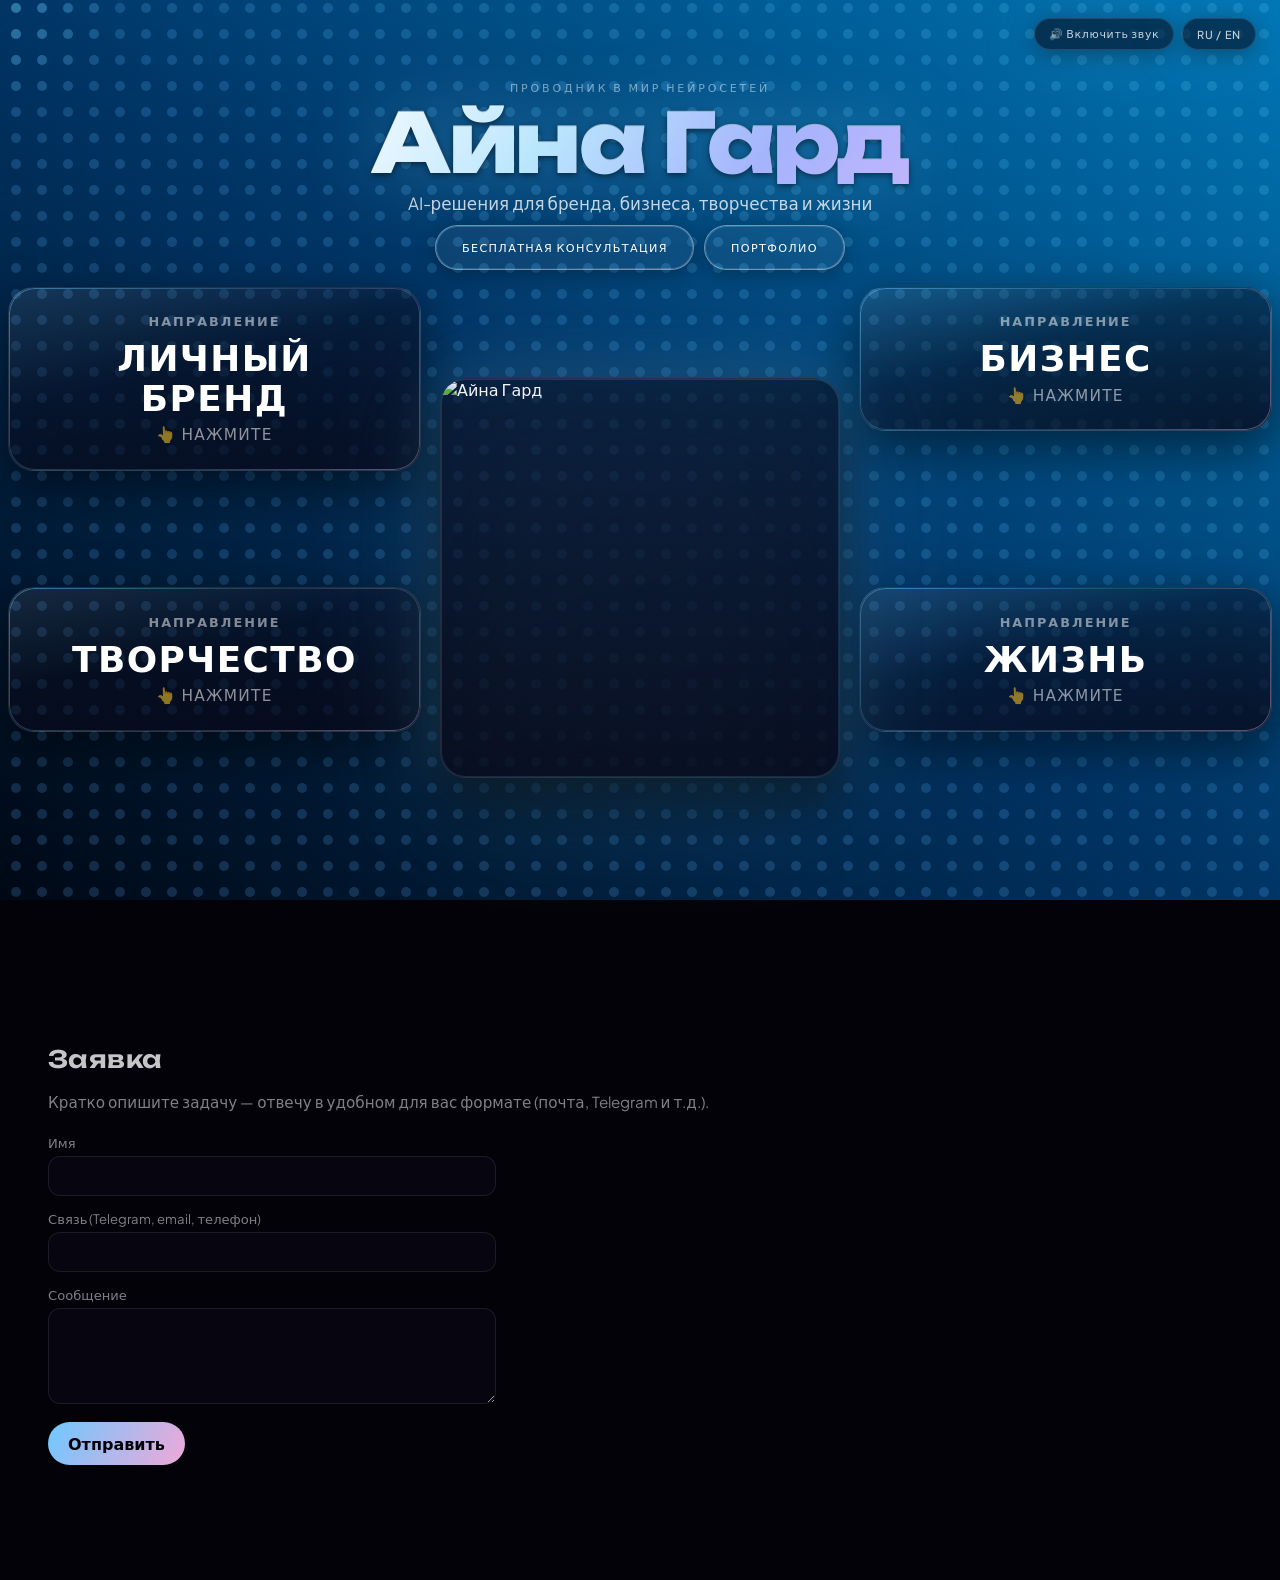
==== commit 56e18d70: "Админ панель старт" ====
--- a/index.html
+++ b/index.html
@@ -18,6 +18,7 @@
   <link href="https://fonts.googleapis.com/css2?family=Plus+Jakarta+Sans:ital,wght@0,300;0,400;0,500;0,600;1,400&family=Unbounded:wght@500;600;700;800&display=swap" rel="stylesheet" />
   <link rel="stylesheet" href="css/styles.css?v=dotgrid1" />
   <link rel="stylesheet" href="css/dot-grid.css?v=1" />
+  <link rel="stylesheet" href="css/site-extras.css?v=1" />
 </head>
 <body>
   <div class="page-bg-under" aria-hidden="true">
@@ -62,7 +63,6 @@
             <p class="sub-title" data-i18n="subtitle">AI-решения для бренда, бизнеса, творчества и жизни</p>
 
             <div class="actions stagger-actions">
-              <a class="btn btn-game" href="game.html" style="background:linear-gradient(135deg,#7F77DD,#534AB7);color:#fff;border:none;font-weight:600;letter-spacing:.04em;display:inline-flex;align-items:center;gap:8px;padding:14px 28px;border-radius:12px;font-size:15px;text-decoration:none;transition:opacity .2s;" onmouseover="this.style.opacity=.85" onmouseout="this.style.opacity=1"><span>Узнай сколько теряешь без ИИ →</span></a>
               <a class="btn btn-primary" data-link="tg" href="https://t.me/+rpmO-uLEpoM3MWZi" target="_blank" rel="noopener noreferrer">
                 <span data-i18n="btn_diag">Бесплатная консультация</span>
               </a>
@@ -218,12 +218,52 @@
         </div>
       </div>
     </main>
+
+    <div class="site-extras">
+      <div class="container">
+        <section class="site-extras__block" id="lead-section" aria-labelledby="lead-title">
+          <h2 class="site-extras__title" id="lead-title">Заявка</h2>
+          <p class="site-extras__lead" data-i18n="lead_intro">
+            Кратко опишите задачу — отвечу в удобном для вас формате (почта, Telegram и т.д.).
+          </p>
+          <form class="lead-form" id="lead-form" autocomplete="on">
+            <label>
+              <span data-i18n="lead_name_label">Имя</span>
+              <input type="text" name="name" required maxlength="120" />
+            </label>
+            <label>
+              <span data-i18n="lead_contact_label">Связь (Telegram, email, телефон)</span>
+              <input type="text" name="contact" required maxlength="200" />
+            </label>
+            <label>
+              <span data-i18n="lead_message_label">Сообщение</span>
+              <textarea name="message" maxlength="4000"></textarea>
+            </label>
+            <button type="submit" class="lead-form__submit" data-i18n="lead_submit">Отправить</button>
+            <p class="lead-form__msg" id="lead-form-msg" role="status" aria-live="polite"></p>
+          </form>
+        </section>
+
+        <section class="site-extras__block" id="articles-section" hidden aria-labelledby="articles-title">
+          <h2 class="site-extras__title" id="articles-title" data-i18n="articles_title">Статьи</h2>
+          <div class="feed-grid" id="articles-root"></div>
+        </section>
+
+        <section class="site-extras__block" id="reviews-section" hidden aria-labelledby="reviews-title">
+          <h2 class="site-extras__title" id="reviews-title" data-i18n="reviews_title">Отзывы</h2>
+          <div class="reviews-grid" id="reviews-root"></div>
+        </section>
+      </div>
+    </div>
   </div>
 
   <script src="https://cdn.jsdelivr.net/npm/gsap@3.12.5/dist/gsap.min.js" defer></script>
   <script src="js/dot-grid.js" defer></script>
   <script src="https://cdn.jsdelivr.net/npm/particles.js@2.0.0/particles.min.js" defer></script>
   <script src="js/particles-init.js" defer></script>
+  <script src="js/supabase-config.js" defer></script>
+  <script src="https://cdn.jsdelivr.net/npm/@supabase/supabase-js@2" defer></script>
   <script src="js/main.js" defer></script>
+  <script src="js/supabase-public.js" defer></script>
 </body>
 </html>
--- a/css/styles.css
+++ b/css/styles.css
@@ -55,7 +55,7 @@
 }
 
 /*
- * Слои (снизу вверх): подложка → фото/неон → DotGrid (z2) → particles (z3) → контент (z4).
+ * Слои (снизу вверх): подложка → фото/неон → particles (z2) → DotGrid (z3) → контент (z4).
  * Раньше частицы были z-index:0 под .page-bg-over (2) — сеть рисовалась, но её почти не было видно
  * под затемнённым фото; казалось, что «нити не крепятся».
  */
@@ -75,7 +75,7 @@
   isolation: isolate;
 }
 
-/* Градиент + canvas: над DotGrid и фото, под .page; отдельный композитный слой — меньше рывков при скролле */
+/* Градиент + canvas: над фото, под DotGrid и .page; отдельный композитный слой — меньше рывков при скролле */
 #particles-js {
   position: fixed;
   top: 0;
@@ -84,7 +84,7 @@
   height: 100%;
   min-height: 100vh;
   min-height: 100dvh;
-  z-index: 3;
+  z-index: 2;
   pointer-events: none;
   transform: translateZ(0);
   backface-visibility: hidden;
--- a/css/dot-grid.css
+++ b/css/dot-grid.css
@@ -1,17 +1,16 @@
-/* DotGrid (React Bits → vanilla): фоновый слой, pointer-events не блокирует UI */
+/* DotGrid: обёртка на весь экран (иначе flex + align-items:center даёт высоту 0 — нет точек) */
 .dot-grid {
-  display: flex;
-  align-items: center;
-  justify-content: center;
+  position: relative;
+  width: 100%;
   height: 100%;
-  width: 100%;
-  position: relative;
+  min-height: 100%;
 }
 
 .dot-grid__wrap {
+  position: absolute;
+  inset: 0;
   width: 100%;
   height: 100%;
-  position: relative;
 }
 
 .dot-grid__canvas {
@@ -25,9 +24,10 @@
 .dot-grid-root {
   position: fixed;
   inset: 0;
-  z-index: 2;
+  /* Над #particles-js, иначе canvas частиц полностью перекрывает точки */
+  z-index: 3;
   pointer-events: none;
-  opacity: 0.35;
+  opacity: 0.45;
   mix-blend-mode: screen;
 }
 
--- a/css/site-extras.css
+++ b/css/site-extras.css
@@ -0,0 +1,183 @@
+/* Форма заявки + блоки статей/отзывов (подключение к Supabase) */
+
+.site-extras {
+  position: relative;
+  z-index: 4;
+  padding: clamp(32px, 6vw, 72px) 0 clamp(48px, 8vw, 96px);
+}
+
+.site-extras .container {
+  max-width: var(--container);
+  margin: 0 auto;
+  padding: 0 clamp(18px, 4vw, 40px);
+}
+
+.site-extras__title {
+  font-family: "Unbounded", system-ui, sans-serif;
+  font-weight: 600;
+  font-size: clamp(1.15rem, 2.4vw, 1.5rem);
+  letter-spacing: 0.02em;
+  margin-bottom: 1rem;
+  color: var(--soft);
+}
+
+.site-extras__lead {
+  color: var(--muted);
+  font-size: 0.95rem;
+  max-width: 42rem;
+  margin-bottom: 1.25rem;
+  line-height: 1.55;
+}
+
+.lead-form {
+  display: grid;
+  gap: 0.85rem;
+  max-width: 28rem;
+}
+
+.lead-form label {
+  display: grid;
+  gap: 0.35rem;
+  font-size: 0.82rem;
+  color: var(--muted);
+}
+
+.lead-form input,
+.lead-form textarea {
+  font: inherit;
+  color: var(--text);
+  background: var(--glass);
+  border: 1px solid var(--line);
+  border-radius: 12px;
+  padding: 0.65rem 0.85rem;
+  outline: none;
+  transition: border-color 0.2s var(--ease), box-shadow 0.2s var(--ease);
+}
+
+.lead-form input:focus,
+.lead-form textarea:focus {
+  border-color: rgba(110, 200, 255, 0.45);
+  box-shadow: 0 0 0 3px rgba(110, 200, 255, 0.12);
+}
+
+.lead-form textarea {
+  min-height: 6rem;
+  resize: vertical;
+}
+
+.lead-form__submit {
+  justify-self: start;
+  font: inherit;
+  font-weight: 600;
+  cursor: pointer;
+  padding: 0.7rem 1.25rem;
+  border-radius: 999px;
+  border: none;
+  color: var(--void);
+  background: linear-gradient(120deg, var(--neon-blue), var(--neon-pink));
+  margin-top: 0.25rem;
+}
+
+.lead-form__submit:disabled {
+  opacity: 0.55;
+  cursor: wait;
+}
+
+.lead-form__msg {
+  font-size: 0.88rem;
+  margin-top: 0.35rem;
+}
+
+.lead-form__msg--ok {
+  color: rgba(130, 220, 180, 0.95);
+}
+
+.lead-form__msg--err {
+  color: rgba(255, 150, 150, 0.95);
+}
+
+.site-extras__block {
+  margin-top: clamp(40px, 7vw, 72px);
+}
+
+.site-extras__block[hidden] {
+  display: none !important;
+}
+
+.feed-grid {
+  display: grid;
+  gap: clamp(16px, 3vw, 22px);
+}
+
+@media (min-width: 720px) {
+  .feed-grid {
+    grid-template-columns: repeat(2, 1fr);
+  }
+}
+
+.feed-card {
+  background: var(--glass2);
+  border: 1px solid var(--line);
+  border-radius: var(--radius);
+  padding: clamp(16px, 2.5vw, 22px);
+  backdrop-filter: blur(12px);
+}
+
+.feed-card__img {
+  border-radius: 12px;
+  overflow: hidden;
+  margin-bottom: 0.75rem;
+  border: 1px solid var(--line);
+}
+
+.feed-card__img img {
+  width: 100%;
+  height: auto;
+  max-height: 200px;
+  object-fit: cover;
+}
+
+.feed-card__title {
+  font-family: "Unbounded", system-ui, sans-serif;
+  font-size: 1rem;
+  font-weight: 600;
+  margin-bottom: 0.5rem;
+}
+
+.feed-card__body {
+  font-size: 0.9rem;
+  color: var(--muted);
+  line-height: 1.55;
+}
+
+.reviews-grid {
+  display: grid;
+  gap: clamp(14px, 2.5vw, 20px);
+}
+
+@media (min-width: 900px) {
+  .reviews-grid {
+    grid-template-columns: repeat(2, 1fr);
+  }
+}
+
+.review-card {
+  margin: 0;
+  padding: clamp(14px, 2.2vw, 20px);
+  background: var(--glass);
+  border: 1px solid var(--line);
+  border-radius: var(--radius);
+  border-left: 3px solid rgba(110, 200, 255, 0.55);
+}
+
+.review-card__text {
+  font-size: 0.92rem;
+  color: var(--soft);
+  line-height: 1.55;
+  margin-bottom: 0.65rem;
+}
+
+.review-card__author {
+  font-size: 0.82rem;
+  color: var(--muted);
+}
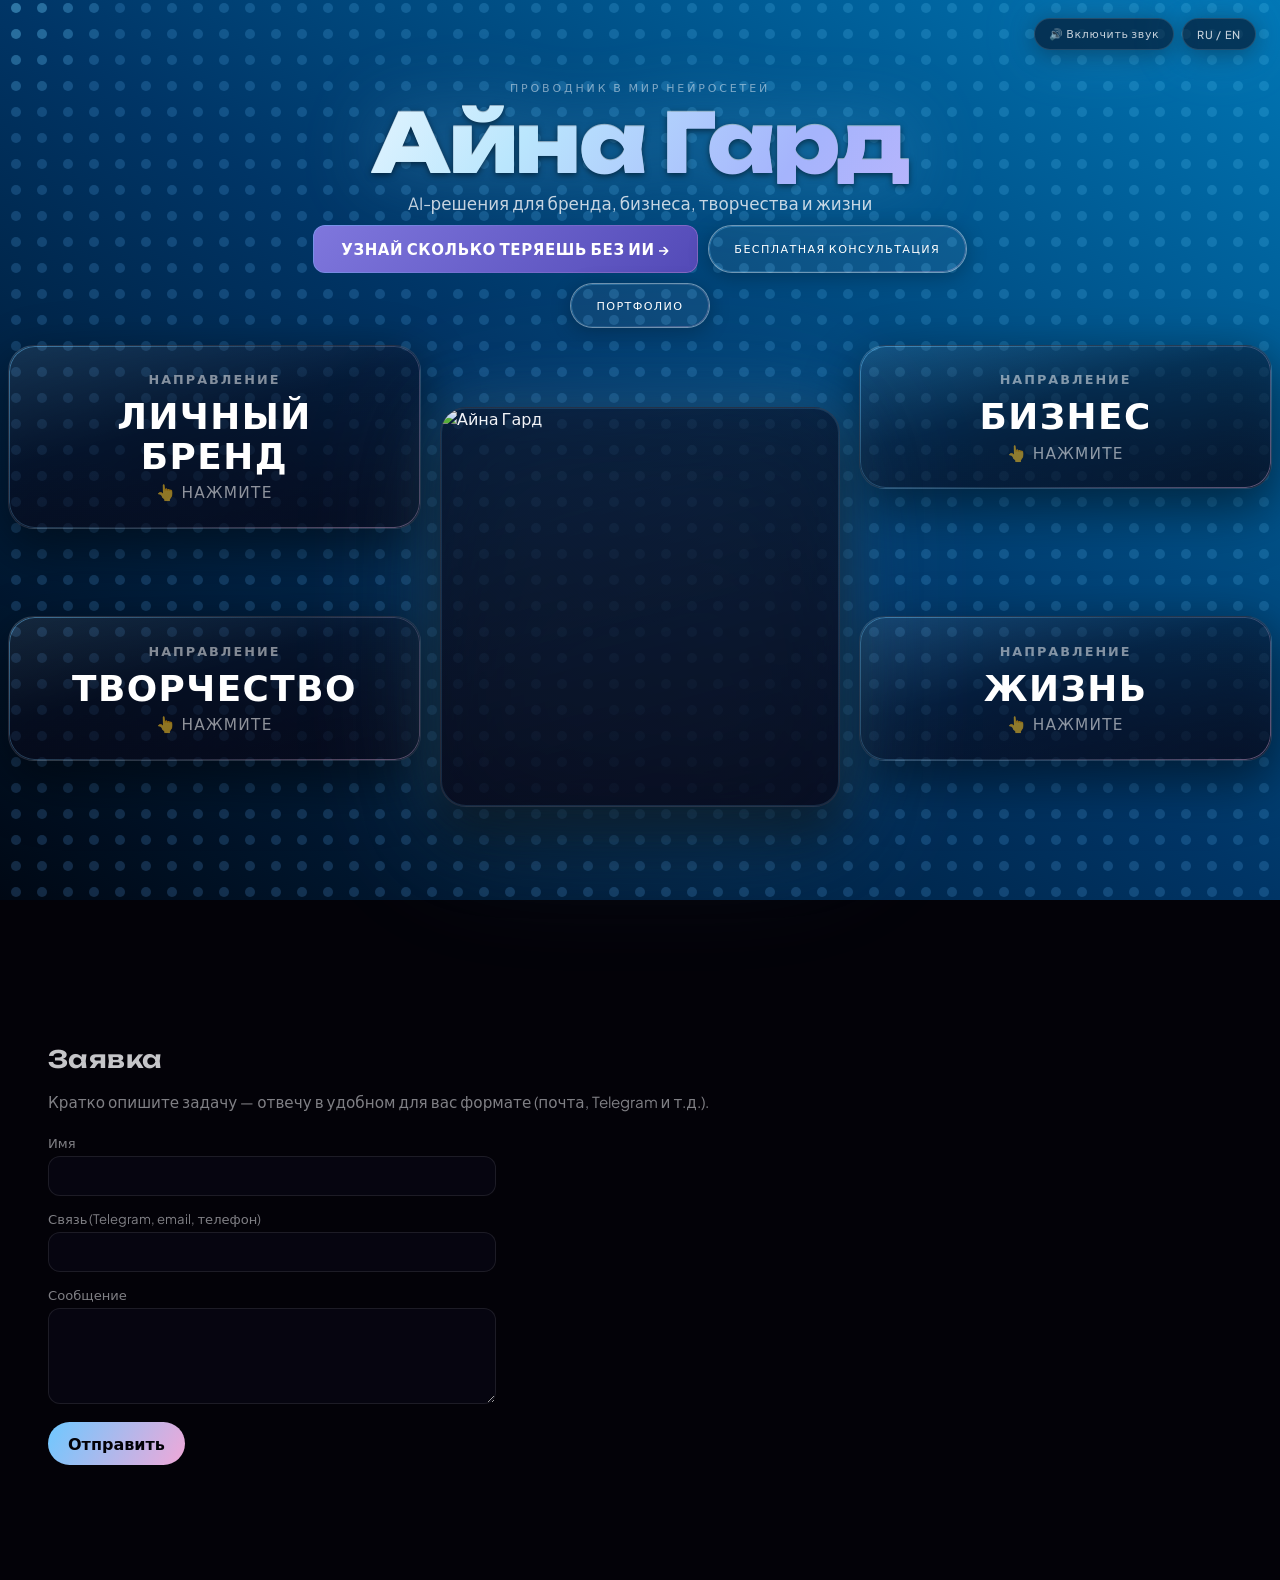
==== commit 61996be1: "Merge branch 'main' of https://github.com/qspehu-sketch/aina-gard-site" ====
--- a/index.html
+++ b/index.html
@@ -63,6 +63,7 @@
             <p class="sub-title" data-i18n="subtitle">AI-решения для бренда, бизнеса, творчества и жизни</p>
 
             <div class="actions stagger-actions">
+              <a class="btn btn-game" href="game.html" style="background:linear-gradient(135deg,#7F77DD,#534AB7);color:#fff;border:none;font-weight:600;letter-spacing:.04em;display:inline-flex;align-items:center;gap:8px;padding:14px 28px;border-radius:12px;font-size:15px;text-decoration:none;transition:opacity .2s;" onmouseover="this.style.opacity=.85" onmouseout="this.style.opacity=1"><span>Узнай сколько теряешь без ИИ →</span></a>
               <a class="btn btn-primary" data-link="tg" href="https://t.me/+rpmO-uLEpoM3MWZi" target="_blank" rel="noopener noreferrer">
                 <span data-i18n="btn_diag">Бесплатная консультация</span>
               </a>
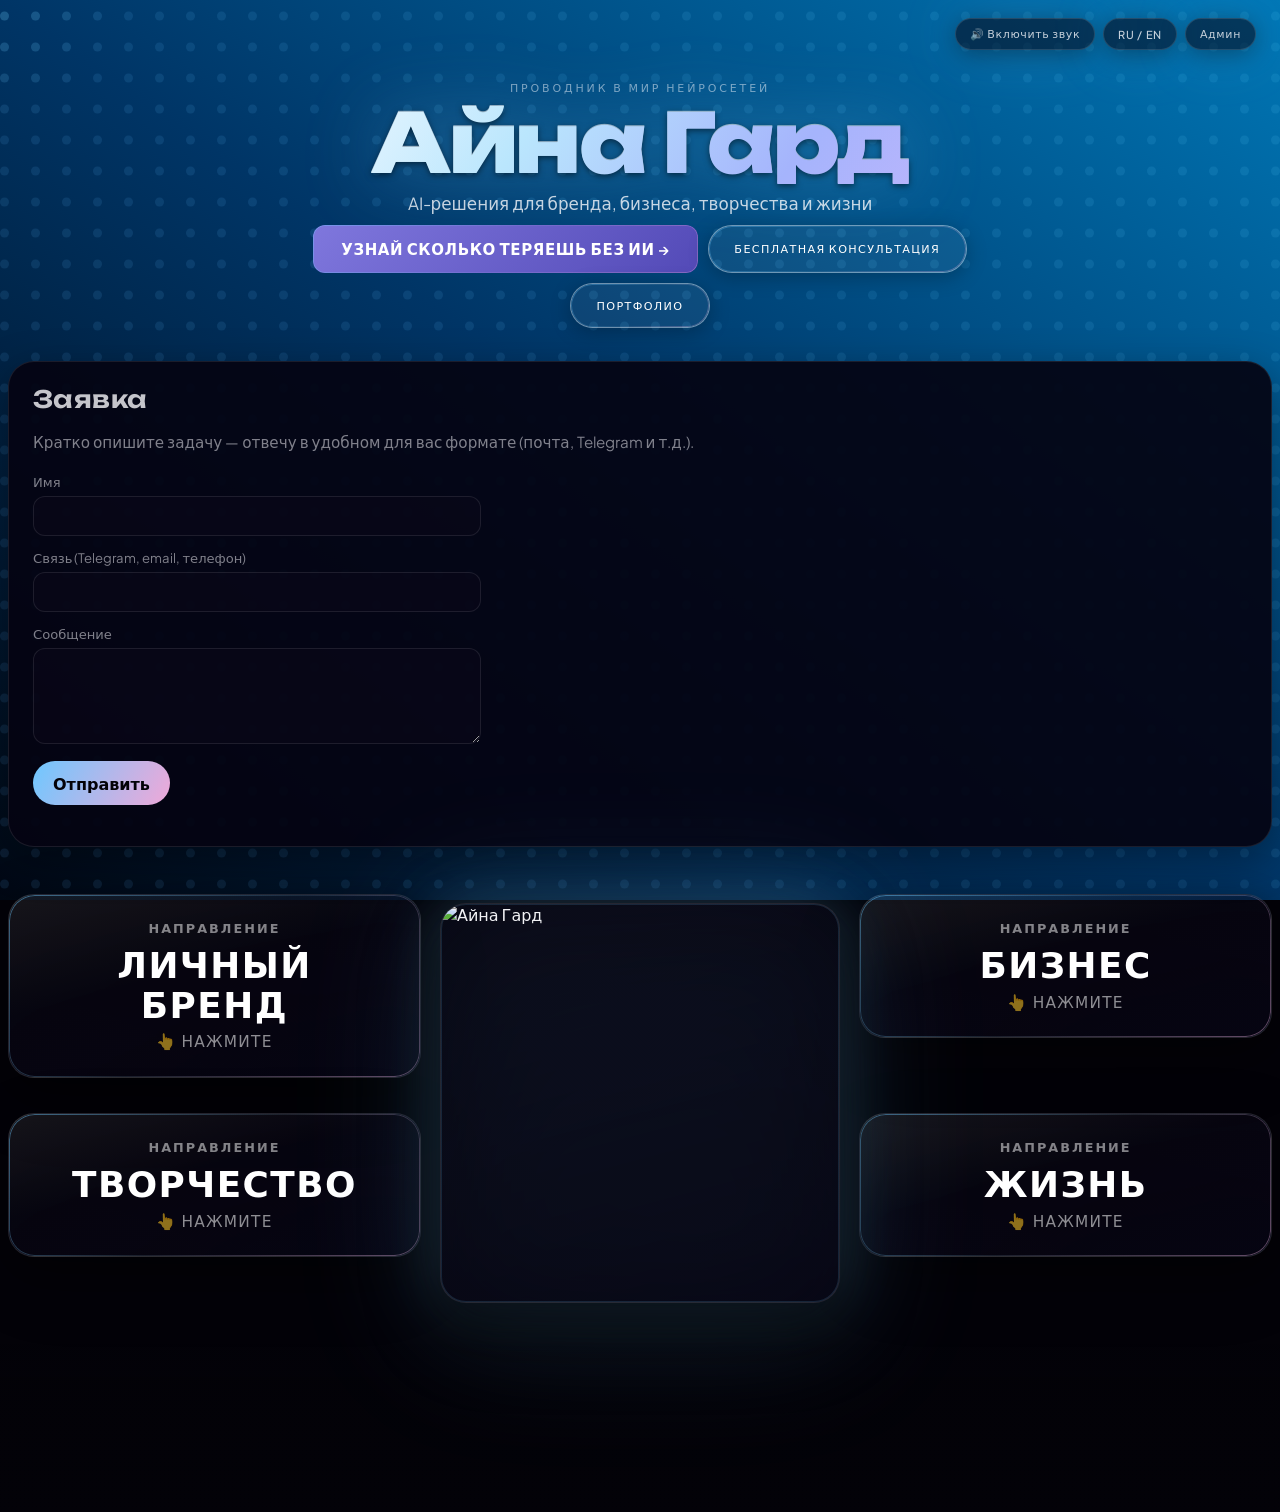
==== commit f41a847a: "доработка админки и коррекция фон" ====
--- a/index.html
+++ b/index.html
@@ -17,8 +17,8 @@
   <link rel="preconnect" href="https://fonts.gstatic.com" crossorigin />
   <link href="https://fonts.googleapis.com/css2?family=Plus+Jakarta+Sans:ital,wght@0,300;0,400;0,500;0,600;1,400&family=Unbounded:wght@500;600;700;800&display=swap" rel="stylesheet" />
   <link rel="stylesheet" href="css/styles.css?v=dotgrid1" />
-  <link rel="stylesheet" href="css/dot-grid.css?v=1" />
-  <link rel="stylesheet" href="css/site-extras.css?v=1" />
+  <link rel="stylesheet" href="css/dot-grid.css?v=2" />
+  <link rel="stylesheet" href="css/site-extras.css?v=2" />
 </head>
 <body>
   <div class="page-bg-under" aria-hidden="true">
@@ -50,6 +50,7 @@
         <span id="soundLabel" data-i18n="sound_on">🔊 Включить звук</span>
       </button>
       <button type="button" class="ctrl-btn" id="btnLang" title="Language">RU / EN</button>
+      <a class="ctrl-btn" href="admin.html" data-i18n="admin_link">Админ</a>
     </div>
 
     <main class="hero">
@@ -72,6 +73,31 @@
               </a>
             </div>
           </header>
+
+          <div class="site-extras site-extras--lead-top" id="lead-block-top">
+            <section class="site-extras__block site-extras__block--flush" id="lead-section" aria-labelledby="lead-title">
+              <h2 class="site-extras__title" id="lead-title">Заявка</h2>
+              <p class="site-extras__lead" data-i18n="lead_intro">
+                Кратко опишите задачу — отвечу в удобном для вас формате (почта, Telegram и т.д.).
+              </p>
+              <form class="lead-form" id="lead-form" autocomplete="on">
+                <label>
+                  <span data-i18n="lead_name_label">Имя</span>
+                  <input type="text" name="name" required maxlength="120" />
+                </label>
+                <label>
+                  <span data-i18n="lead_contact_label">Связь (Telegram, email, телефон)</span>
+                  <input type="text" name="contact" required maxlength="200" />
+                </label>
+                <label>
+                  <span data-i18n="lead_message_label">Сообщение</span>
+                  <textarea name="message" maxlength="4000"></textarea>
+                </label>
+                <button type="submit" class="lead-form__submit" data-i18n="lead_submit">Отправить</button>
+                <p class="lead-form__msg" id="lead-form-msg" role="status" aria-live="polite"></p>
+              </form>
+            </section>
+          </div>
 
           <section class="scene scene--quad" aria-label="Услуги">
             <article class="card card--quad stagger-card-1" data-card>
@@ -222,29 +248,6 @@
 
     <div class="site-extras">
       <div class="container">
-        <section class="site-extras__block" id="lead-section" aria-labelledby="lead-title">
-          <h2 class="site-extras__title" id="lead-title">Заявка</h2>
-          <p class="site-extras__lead" data-i18n="lead_intro">
-            Кратко опишите задачу — отвечу в удобном для вас формате (почта, Telegram и т.д.).
-          </p>
-          <form class="lead-form" id="lead-form" autocomplete="on">
-            <label>
-              <span data-i18n="lead_name_label">Имя</span>
-              <input type="text" name="name" required maxlength="120" />
-            </label>
-            <label>
-              <span data-i18n="lead_contact_label">Связь (Telegram, email, телефон)</span>
-              <input type="text" name="contact" required maxlength="200" />
-            </label>
-            <label>
-              <span data-i18n="lead_message_label">Сообщение</span>
-              <textarea name="message" maxlength="4000"></textarea>
-            </label>
-            <button type="submit" class="lead-form__submit" data-i18n="lead_submit">Отправить</button>
-            <p class="lead-form__msg" id="lead-form-msg" role="status" aria-live="polite"></p>
-          </form>
-        </section>
-
         <section class="site-extras__block" id="articles-section" hidden aria-labelledby="articles-title">
           <h2 class="site-extras__title" id="articles-title" data-i18n="articles_title">Статьи</h2>
           <div class="feed-grid" id="articles-root"></div>
--- a/css/dot-grid.css
+++ b/css/dot-grid.css
@@ -27,7 +27,8 @@
   /* Над #particles-js, иначе canvas частиц полностью перекрывает точки */
   z-index: 3;
   pointer-events: none;
-  opacity: 0.45;
+  /* Ниже — меньше «шариков» и нагрузка на GPU */
+  opacity: 0.26;
   mix-blend-mode: screen;
 }
 
--- a/css/site-extras.css
+++ b/css/site-extras.css
@@ -4,6 +4,25 @@
   position: relative;
   z-index: 4;
   padding: clamp(32px, 6vw, 72px) 0 clamp(48px, 8vw, 96px);
+  /* Плотный фон — не просвечивают точки/частицы, меньше визуального шума */
+  background: linear-gradient(180deg, rgba(3, 2, 8, 0.82) 0%, rgba(3, 2, 8, 0.96) 45%, rgba(3, 2, 8, 0.98) 100%);
+}
+
+/* Форма сразу под шапкой hero */
+.site-extras--lead-top {
+  padding: clamp(12px, 2.5vw, 20px) 0 clamp(6px, 1.5vw, 14px);
+  margin-bottom: clamp(8px, 2vw, 16px);
+  background: transparent;
+}
+
+.site-extras--lead-top .site-extras__block--flush {
+  margin: 0;
+  padding: clamp(14px, 2.5vw, 22px) clamp(16px, 3vw, 24px);
+  border-radius: var(--radius);
+  background: rgba(5, 4, 18, 0.92);
+  border: 1px solid var(--line);
+  isolation: isolate;
+  box-shadow: 0 12px 40px rgba(0, 0, 0, 0.35);
 }
 
 .site-extras .container {
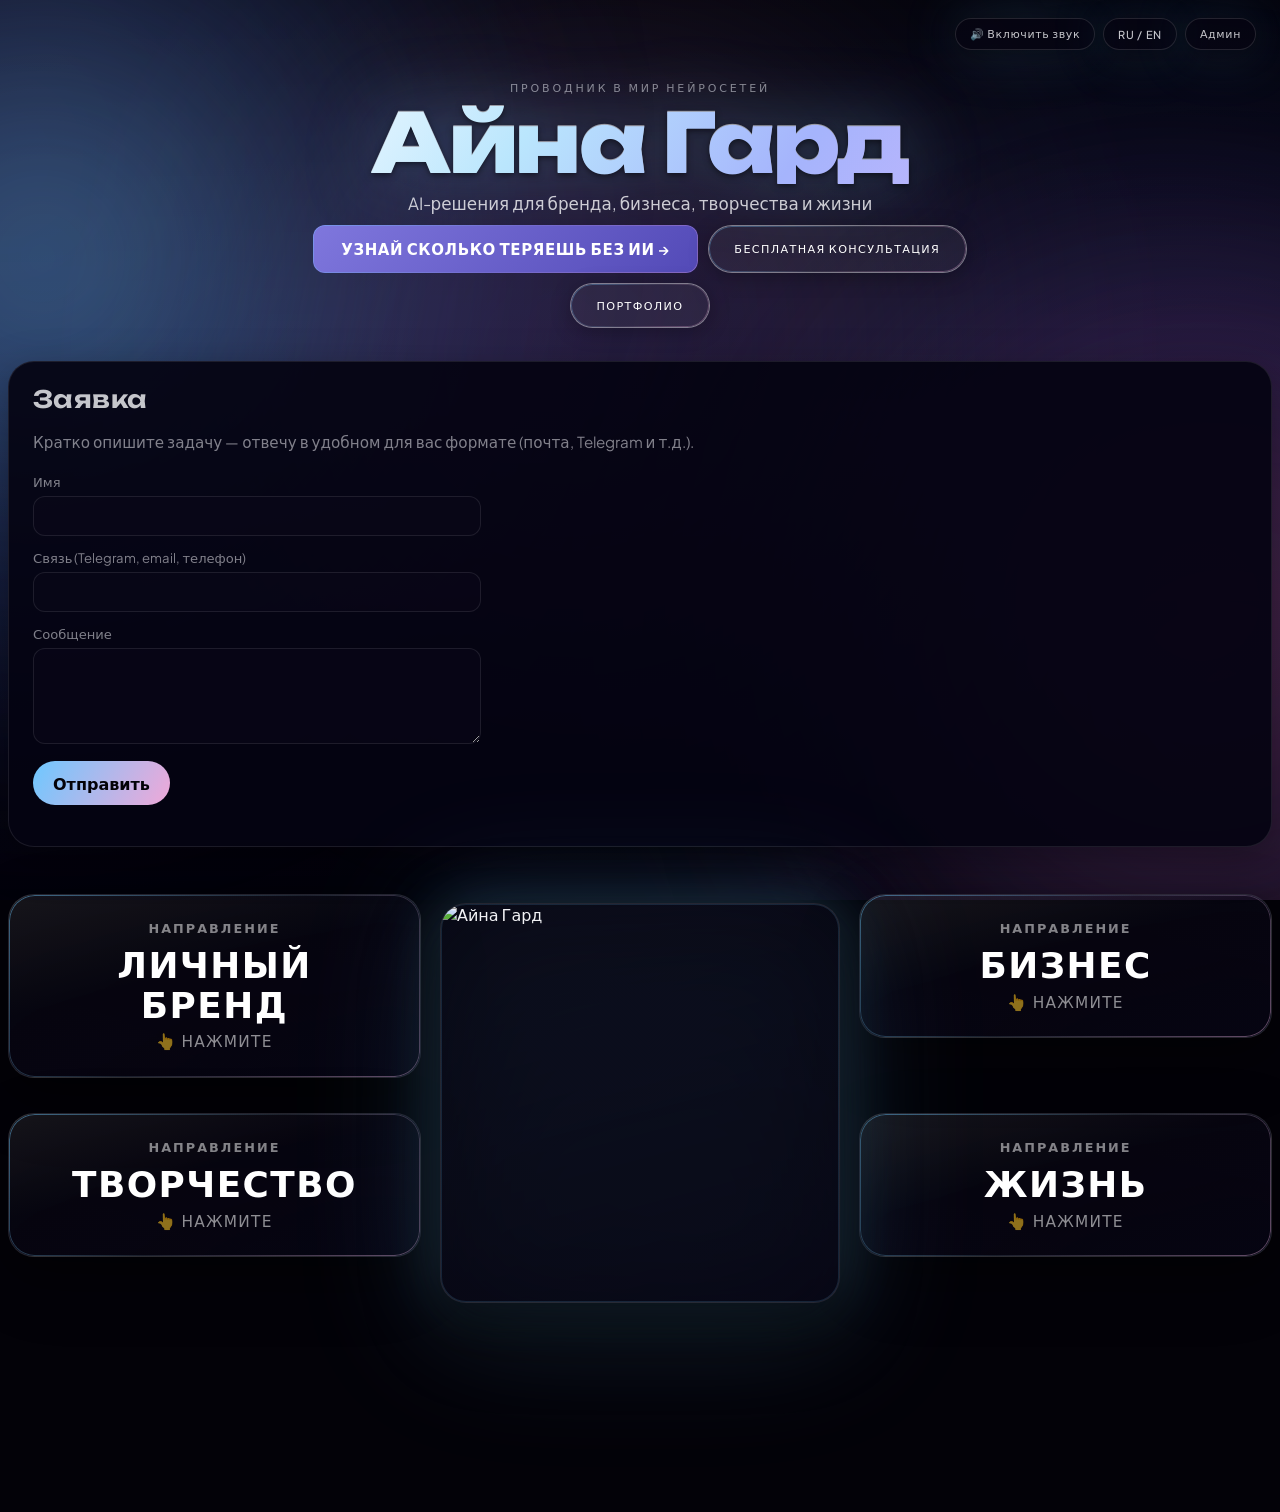
==== commit 956af958: "удалили фоны" ====
--- a/index.html
+++ b/index.html
@@ -17,14 +17,12 @@
   <link rel="preconnect" href="https://fonts.gstatic.com" crossorigin />
   <link href="https://fonts.googleapis.com/css2?family=Plus+Jakarta+Sans:ital,wght@0,300;0,400;0,500;0,600;1,400&family=Unbounded:wght@500;600;700;800&display=swap" rel="stylesheet" />
   <link rel="stylesheet" href="css/styles.css?v=dotgrid1" />
-  <link rel="stylesheet" href="css/dot-grid.css?v=2" />
-  <link rel="stylesheet" href="css/site-extras.css?v=2" />
+  <link rel="stylesheet" href="css/site-extras.css?v=3" />
 </head>
 <body>
   <div class="page-bg-under" aria-hidden="true">
     <div class="bg-base"></div>
   </div>
-  <div id="particles-js" aria-hidden="true"></div>
   <div class="page-bg-over" aria-hidden="true">
     <div class="bg-photo"></div>
     <div class="bg-mouse-orbs">
@@ -37,8 +35,6 @@
       <div class="bg-neon-lights__orb bg-neon-lights__orb--c"></div>
     </div>
   </div>
-
-  <div id="dot-grid-root" class="dot-grid-root" aria-hidden="true"></div>
 
   <div class="page stagger-init" id="page">
     <audio id="ambientAudio" loop preload="metadata">
@@ -261,10 +257,6 @@
     </div>
   </div>
 
-  <script src="https://cdn.jsdelivr.net/npm/gsap@3.12.5/dist/gsap.min.js" defer></script>
-  <script src="js/dot-grid.js" defer></script>
-  <script src="https://cdn.jsdelivr.net/npm/particles.js@2.0.0/particles.min.js" defer></script>
-  <script src="js/particles-init.js" defer></script>
   <script src="js/supabase-config.js" defer></script>
   <script src="https://cdn.jsdelivr.net/npm/@supabase/supabase-js@2" defer></script>
   <script src="js/main.js" defer></script>
--- a/css/styles.css
+++ b/css/styles.css
@@ -55,7 +55,7 @@
 }
 
 /*
- * Слои (снизу вверх): подложка → фото/неон → particles (z2) → DotGrid (z3) → контент (z4).
+ * Слои (снизу вверх): подложка → фото/неон → градиент #particles-js (z2) → контент (z4).
  * Раньше частицы были z-index:0 под .page-bg-over (2) — сеть рисовалась, но её почти не было видно
  * под затемнённым фото; казалось, что «нити не крепятся».
  */
--- a/css/site-extras.css
+++ b/css/site-extras.css
@@ -4,8 +4,7 @@
   position: relative;
   z-index: 4;
   padding: clamp(32px, 6vw, 72px) 0 clamp(48px, 8vw, 96px);
-  /* Плотный фон — не просвечивают точки/частицы, меньше визуального шума */
-  background: linear-gradient(180deg, rgba(3, 2, 8, 0.82) 0%, rgba(3, 2, 8, 0.96) 45%, rgba(3, 2, 8, 0.98) 100%);
+  background: transparent;
 }
 
 /* Форма сразу под шапкой hero */
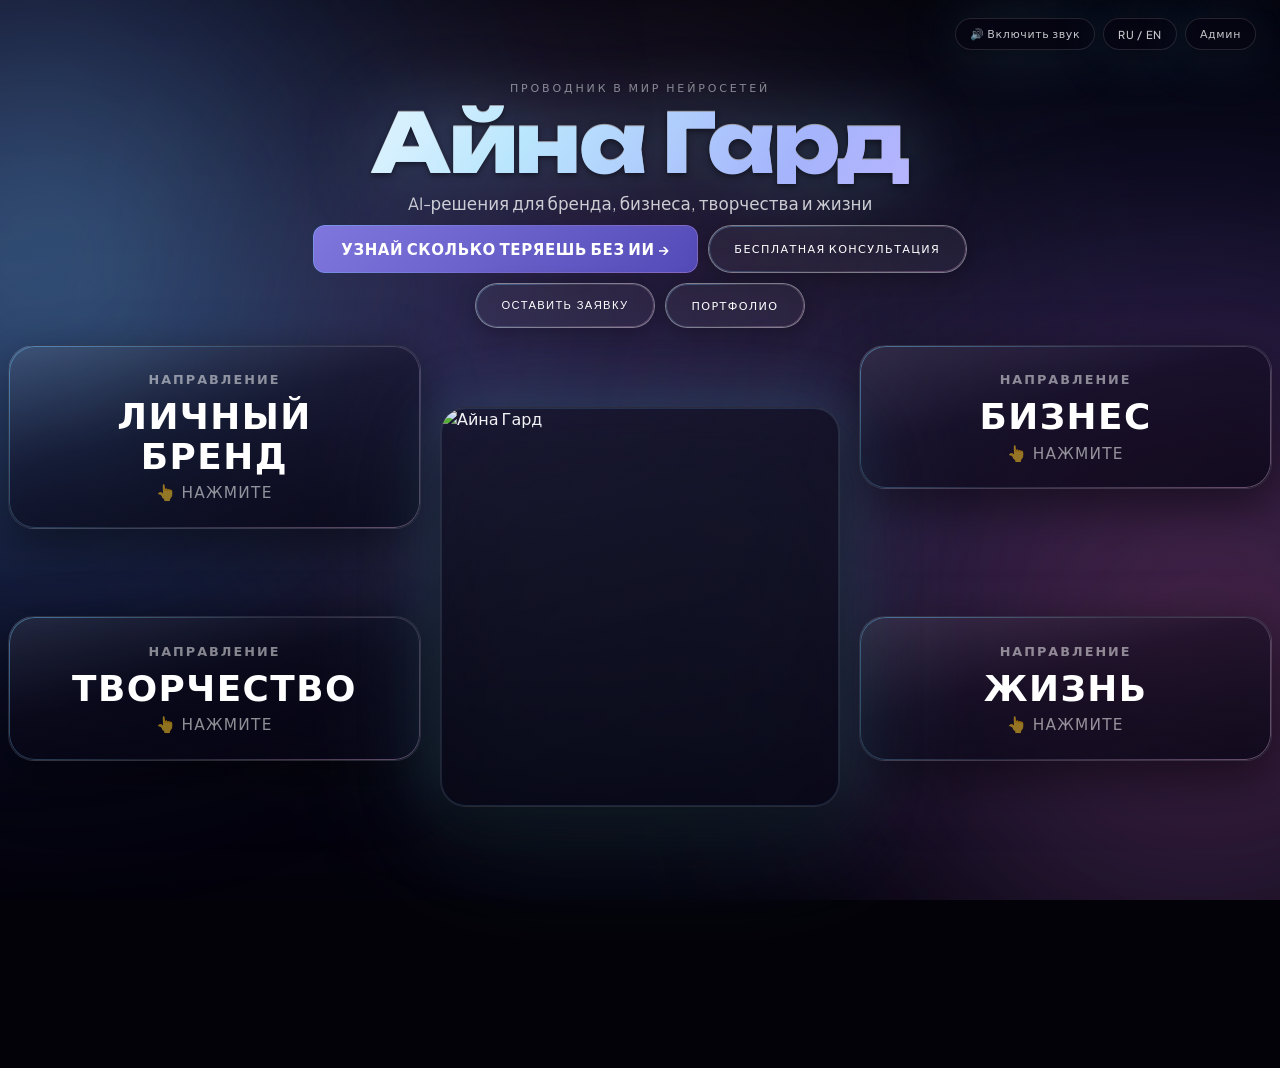
==== commit bf3b553c: "убираем фон и прячем форму заявки под кнопку" ====
--- a/index.html
+++ b/index.html
@@ -17,7 +17,7 @@
   <link rel="preconnect" href="https://fonts.gstatic.com" crossorigin />
   <link href="https://fonts.googleapis.com/css2?family=Plus+Jakarta+Sans:ital,wght@0,300;0,400;0,500;0,600;1,400&family=Unbounded:wght@500;600;700;800&display=swap" rel="stylesheet" />
   <link rel="stylesheet" href="css/styles.css?v=dotgrid1" />
-  <link rel="stylesheet" href="css/site-extras.css?v=3" />
+  <link rel="stylesheet" href="css/site-extras.css?v=4" />
 </head>
 <body>
   <div class="page-bg-under" aria-hidden="true">
@@ -64,36 +64,14 @@
               <a class="btn btn-primary" data-link="tg" href="https://t.me/+rpmO-uLEpoM3MWZi" target="_blank" rel="noopener noreferrer">
                 <span data-i18n="btn_diag">Бесплатная консультация</span>
               </a>
+              <button type="button" class="btn btn-secondary" id="btnOpenLeadModal" data-i18n="lead_open_btn">
+                Оставить заявку
+              </button>
               <a class="btn btn-secondary" data-link="portfolio" href="https://t.me/+rpmO-uLEpoM3MWZi" target="_blank" rel="noopener noreferrer">
                 <span data-i18n="btn_portfolio">Портфолио</span>
               </a>
             </div>
           </header>
-
-          <div class="site-extras site-extras--lead-top" id="lead-block-top">
-            <section class="site-extras__block site-extras__block--flush" id="lead-section" aria-labelledby="lead-title">
-              <h2 class="site-extras__title" id="lead-title">Заявка</h2>
-              <p class="site-extras__lead" data-i18n="lead_intro">
-                Кратко опишите задачу — отвечу в удобном для вас формате (почта, Telegram и т.д.).
-              </p>
-              <form class="lead-form" id="lead-form" autocomplete="on">
-                <label>
-                  <span data-i18n="lead_name_label">Имя</span>
-                  <input type="text" name="name" required maxlength="120" />
-                </label>
-                <label>
-                  <span data-i18n="lead_contact_label">Связь (Telegram, email, телефон)</span>
-                  <input type="text" name="contact" required maxlength="200" />
-                </label>
-                <label>
-                  <span data-i18n="lead_message_label">Сообщение</span>
-                  <textarea name="message" maxlength="4000"></textarea>
-                </label>
-                <button type="submit" class="lead-form__submit" data-i18n="lead_submit">Отправить</button>
-                <p class="lead-form__msg" id="lead-form-msg" role="status" aria-live="polite"></p>
-              </form>
-            </section>
-          </div>
 
           <section class="scene scene--quad" aria-label="Услуги">
             <article class="card card--quad stagger-card-1" data-card>
@@ -257,6 +235,43 @@
     </div>
   </div>
 
+  <div
+    id="form-modal"
+    class="lead-modal"
+    style="display: none"
+    role="dialog"
+    aria-modal="true"
+    aria-hidden="true"
+    aria-labelledby="lead-modal-title"
+  >
+    <div class="lead-modal__backdrop" data-close-modal aria-hidden="true"></div>
+    <div class="lead-modal__panel" role="document">
+      <button type="button" class="lead-modal__close" id="btnCloseLeadModal" data-close-modal aria-label="Закрыть">
+        <span aria-hidden="true">&times;</span>
+      </button>
+      <h2 class="lead-modal__title" id="lead-modal-title" data-i18n="lead_modal_title">Заявка</h2>
+      <p class="lead-modal__intro" data-i18n="lead_intro">
+        Кратко опишите задачу — отвечу в удобном для вас формате (почта, Telegram и т.д.).
+      </p>
+      <form class="lead-form lead-form--modal" id="lead-form" autocomplete="on">
+        <label>
+          <span data-i18n="lead_name_label">Имя</span>
+          <input type="text" name="name" required maxlength="120" />
+        </label>
+        <label>
+          <span data-i18n="lead_contact_label">Связь (Telegram, email, телефон)</span>
+          <input type="text" name="contact" required maxlength="200" />
+        </label>
+        <label>
+          <span data-i18n="lead_message_label">Сообщение</span>
+          <textarea name="message" maxlength="4000"></textarea>
+        </label>
+        <button type="submit" class="lead-form__submit" data-i18n="lead_submit">Отправить</button>
+        <p class="lead-form__msg" id="lead-form-msg" role="status" aria-live="polite"></p>
+      </form>
+    </div>
+  </div>
+
   <script src="js/supabase-config.js" defer></script>
   <script src="https://cdn.jsdelivr.net/npm/@supabase/supabase-js@2" defer></script>
   <script src="js/main.js" defer></script>
--- a/css/site-extras.css
+++ b/css/site-extras.css
@@ -5,23 +5,6 @@
   z-index: 4;
   padding: clamp(32px, 6vw, 72px) 0 clamp(48px, 8vw, 96px);
   background: transparent;
-}
-
-/* Форма сразу под шапкой hero */
-.site-extras--lead-top {
-  padding: clamp(12px, 2.5vw, 20px) 0 clamp(6px, 1.5vw, 14px);
-  margin-bottom: clamp(8px, 2vw, 16px);
-  background: transparent;
-}
-
-.site-extras--lead-top .site-extras__block--flush {
-  margin: 0;
-  padding: clamp(14px, 2.5vw, 22px) clamp(16px, 3vw, 24px);
-  border-radius: var(--radius);
-  background: rgba(5, 4, 18, 0.92);
-  border: 1px solid var(--line);
-  isolation: isolate;
-  box-shadow: 0 12px 40px rgba(0, 0, 0, 0.35);
 }
 
 .site-extras .container {
@@ -199,3 +182,120 @@
   font-size: 0.82rem;
   color: var(--muted);
 }
+
+/* Модальное окно заявки */
+.lead-modal {
+  position: fixed;
+  inset: 0;
+  z-index: 120;
+  min-height: 100vh;
+  min-height: 100dvh;
+  display: none;
+  grid-template-columns: 1fr;
+  grid-template-rows: 1fr;
+  place-items: center;
+  padding: clamp(12px, 4vw, 28px);
+  box-sizing: border-box;
+}
+
+.lead-modal__backdrop {
+  grid-column: 1;
+  grid-row: 1;
+  width: 100%;
+  height: 100%;
+  min-height: 100%;
+  align-self: stretch;
+  justify-self: stretch;
+  background: rgba(2, 4, 12, 0.72);
+  cursor: pointer;
+}
+
+.lead-modal__panel {
+  grid-column: 1;
+  grid-row: 1;
+  position: relative;
+  z-index: 1;
+  justify-self: center;
+  align-self: center;
+  width: min(100%, 28rem);
+  max-height: min(92vh, 640px);
+  overflow-y: auto;
+  padding: clamp(22px, 4vw, 30px) clamp(18px, 3vw, 26px);
+  background: #0d1b3e;
+  border-radius: 16px;
+  border: 1px solid rgba(255, 255, 255, 0.14);
+  color: rgba(255, 255, 255, 0.96);
+  box-shadow: 0 24px 80px rgba(0, 0, 0, 0.55);
+}
+
+.lead-modal__close {
+  position: absolute;
+  top: 10px;
+  right: 10px;
+  width: 40px;
+  height: 40px;
+  display: inline-flex;
+  align-items: center;
+  justify-content: center;
+  padding: 0;
+  border: none;
+  border-radius: 12px;
+  font-size: 1.65rem;
+  line-height: 1;
+  cursor: pointer;
+  color: rgba(255, 255, 255, 0.88);
+  background: rgba(255, 255, 255, 0.1);
+  transition: background 0.2s ease, color 0.2s ease;
+}
+
+.lead-modal__close:hover {
+  background: rgba(255, 255, 255, 0.18);
+  color: #fff;
+}
+
+.lead-modal__title {
+  font-family: "Unbounded", system-ui, sans-serif;
+  font-weight: 600;
+  font-size: clamp(1.1rem, 2.2vw, 1.35rem);
+  margin: 0 40px 0.65rem 0;
+  letter-spacing: 0.02em;
+  color: #fff;
+}
+
+.lead-modal__intro {
+  font-size: 0.9rem;
+  line-height: 1.55;
+  color: rgba(255, 255, 255, 0.72);
+  margin: 0 0 1rem;
+}
+
+.lead-form--modal {
+  max-width: none;
+}
+
+.lead-form--modal label {
+  color: rgba(255, 255, 255, 0.72);
+}
+
+.lead-form--modal input,
+.lead-form--modal textarea {
+  border-radius: 12px;
+  background: rgba(255, 255, 255, 0.1);
+  border: 1px solid rgba(255, 255, 255, 0.16);
+  color: #fff;
+}
+
+.lead-form--modal input::placeholder,
+.lead-form--modal textarea::placeholder {
+  color: rgba(255, 255, 255, 0.35);
+}
+
+.lead-form--modal input:focus,
+.lead-form--modal textarea:focus {
+  border-color: rgba(110, 200, 255, 0.55);
+  box-shadow: 0 0 0 3px rgba(110, 200, 255, 0.15);
+}
+
+.lead-form--modal .lead-form__submit {
+  color: #030208;
+}
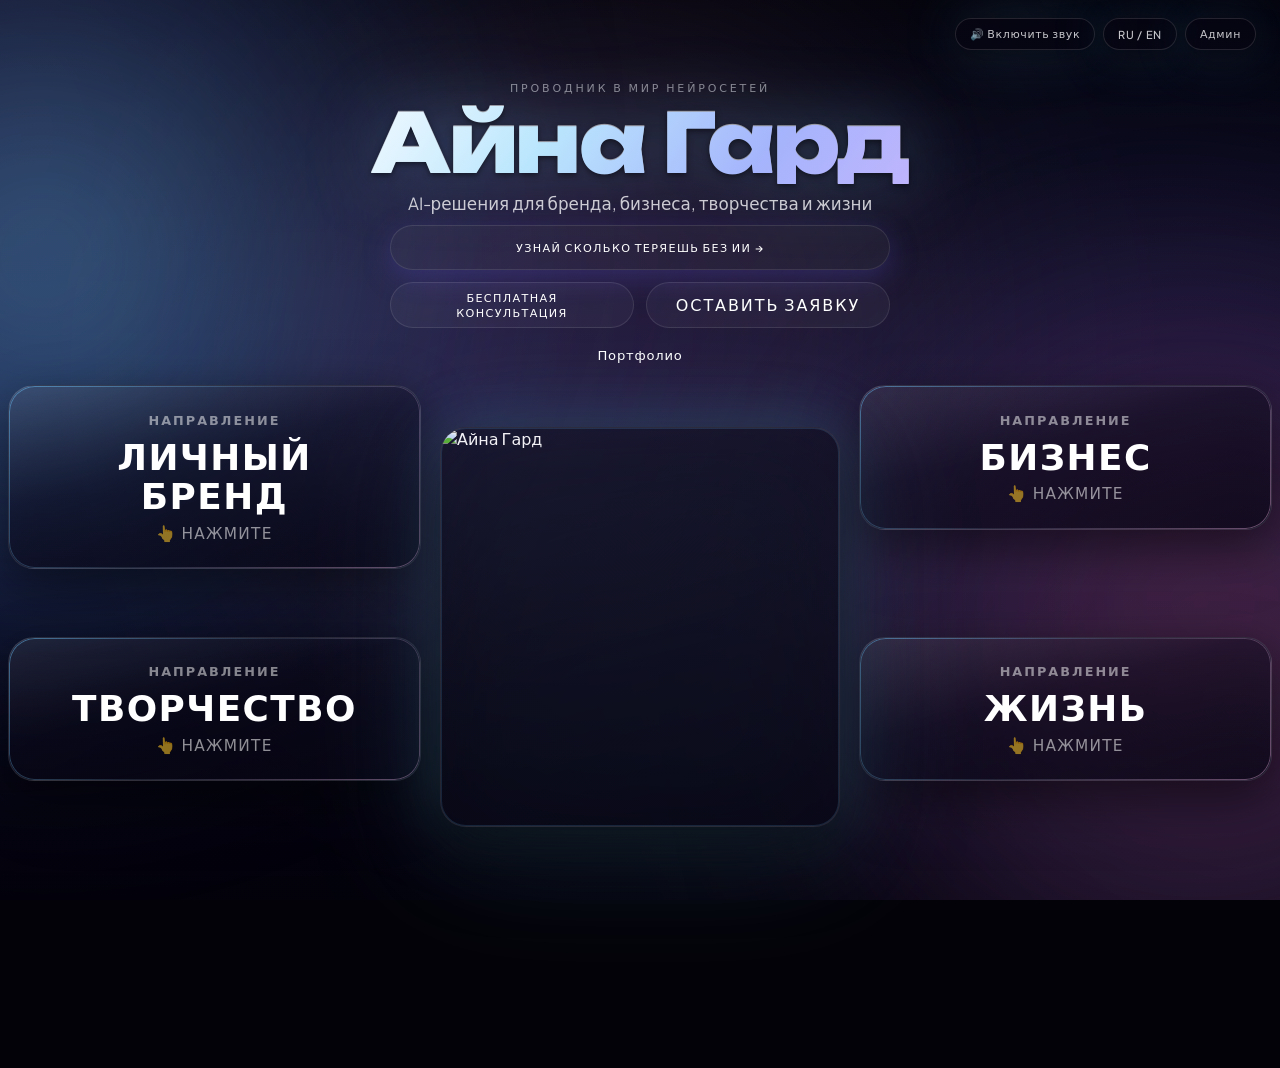
==== commit c0b6630b: "форму заявки прячем под кнопку" ====
--- a/index.html
+++ b/index.html
@@ -16,7 +16,7 @@
   <link rel="preconnect" href="https://fonts.googleapis.com" />
   <link rel="preconnect" href="https://fonts.gstatic.com" crossorigin />
   <link href="https://fonts.googleapis.com/css2?family=Plus+Jakarta+Sans:ital,wght@0,300;0,400;0,500;0,600;1,400&family=Unbounded:wght@500;600;700;800&display=swap" rel="stylesheet" />
-  <link rel="stylesheet" href="css/styles.css?v=dotgrid1" />
+  <link rel="stylesheet" href="css/styles.css?v=actions1" />
   <link rel="stylesheet" href="css/site-extras.css?v=4" />
 </head>
 <body>
@@ -59,17 +59,36 @@
             </div>
             <p class="sub-title" data-i18n="subtitle">AI-решения для бренда, бизнеса, творчества и жизни</p>
 
-            <div class="actions stagger-actions">
-              <a class="btn btn-game" href="game.html" style="background:linear-gradient(135deg,#7F77DD,#534AB7);color:#fff;border:none;font-weight:600;letter-spacing:.04em;display:inline-flex;align-items:center;gap:8px;padding:14px 28px;border-radius:12px;font-size:15px;text-decoration:none;transition:opacity .2s;" onmouseover="this.style.opacity=.85" onmouseout="this.style.opacity=1"><span>Узнай сколько теряешь без ИИ →</span></a>
-              <a class="btn btn-primary" data-link="tg" href="https://t.me/+rpmO-uLEpoM3MWZi" target="_blank" rel="noopener noreferrer">
-                <span data-i18n="btn_diag">Бесплатная консультация</span>
-              </a>
-              <button type="button" class="btn btn-secondary" id="btnOpenLeadModal" data-i18n="lead_open_btn">
-                Оставить заявку
-              </button>
-              <a class="btn btn-secondary" data-link="portfolio" href="https://t.me/+rpmO-uLEpoM3MWZi" target="_blank" rel="noopener noreferrer">
-                <span data-i18n="btn_portfolio">Портфолио</span>
-              </a>
+            <div class="actions actions--stacked stagger-actions">
+              <div class="actions__row actions__row--full">
+                <a class="btn btn-game-wide" href="game.html">
+                  <span data-i18n="btn_game">Узнай сколько теряешь без ИИ →</span>
+                </a>
+              </div>
+              <div class="actions__row actions__row--pair">
+                <a
+                  class="btn btn-cta-outline"
+                  data-link="tg"
+                  href="https://t.me/+rpmO-uLEpoM3MWZi"
+                  target="_blank"
+                  rel="noopener noreferrer"
+                >
+                  <span data-i18n="btn_diag">Бесплатная консультация</span>
+                </a>
+                <button type="button" class="btn btn-cta-outline" id="btnOpenLeadModal" data-i18n="lead_open_btn">
+                  Оставить заявку
+                </button>
+              </div>
+              <div class="actions__row actions__row--link">
+                <a
+                  class="actions__portfolio-link"
+                  data-link="portfolio"
+                  href="https://t.me/+rpmO-uLEpoM3MWZi"
+                  target="_blank"
+                  rel="noopener noreferrer"
+                  data-i18n="btn_portfolio"
+                  >Портфолио</a>
+              </div>
             </div>
           </header>
 
--- a/css/styles.css
+++ b/css/styles.css
@@ -595,6 +595,116 @@
   gap: 10px;
 }
 
+/* Герой: колонка CTA, 12px между строками, по центру */
+.actions--stacked {
+  flex-direction: column;
+  flex-wrap: nowrap;
+  align-items: center;
+  gap: 12px;
+  width: 100%;
+}
+
+.actions__row {
+  display: flex;
+  justify-content: center;
+  width: 100%;
+}
+
+.actions__row--full {
+  max-width: 500px;
+}
+
+.btn-game-wide {
+  position: relative;
+  display: inline-flex;
+  align-items: center;
+  justify-content: center;
+  width: 100%;
+  min-height: 3rem;
+  padding: 14px 20px;
+  border-radius: 12px;
+  border: none;
+  font-family: inherit;
+  font-size: clamp(0.8rem, 2.2vw, 0.95rem);
+  font-weight: 600;
+  letter-spacing: 0.04em;
+  text-transform: none;
+  text-decoration: none;
+  color: #fff;
+  cursor: pointer;
+  background: linear-gradient(135deg, #7f77dd, #534ab7);
+  box-shadow: 0 8px 28px rgba(83, 74, 183, 0.35);
+  transition: opacity 0.2s ease, transform 0.25s var(--ease);
+}
+
+.btn-game-wide::before {
+  display: none;
+}
+
+.btn-game-wide:hover {
+  opacity: 0.92;
+  transform: translateY(-2px);
+}
+
+.actions__row--pair {
+  display: grid;
+  grid-template-columns: 1fr 1fr;
+  gap: 12px;
+  width: 100%;
+  max-width: 500px;
+}
+
+.btn-cta-outline {
+  width: 100%;
+  min-width: 0;
+  min-height: 2.85rem;
+  padding: 0 clamp(0.75rem, 2vw, 1rem);
+  border-radius: 12px;
+  font-size: 0.62rem;
+  letter-spacing: 0.08em;
+  text-transform: uppercase;
+  color: #fff;
+  background: rgba(0, 0, 0, 0.18);
+  border: 1px solid rgba(255, 255, 255, 0.88);
+  box-shadow: none;
+}
+
+.btn-cta-outline::before {
+  display: none;
+}
+
+.btn-cta-outline:hover {
+  background: rgba(255, 255, 255, 0.08);
+  border-color: #fff;
+  transform: translateY(-2px);
+}
+
+button.btn-cta-outline {
+  font: inherit;
+  font-family: inherit;
+  cursor: pointer;
+}
+
+.actions__row--link {
+  padding: 0;
+}
+
+.actions__portfolio-link {
+  color: #fff;
+  font-size: 0.82rem;
+  font-weight: 500;
+  letter-spacing: 0.06em;
+  text-decoration: none;
+  padding: 6px 10px;
+  transition: opacity 0.2s ease;
+}
+
+.actions__portfolio-link:hover {
+  text-decoration: underline;
+  text-underline-offset: 4px;
+  opacity: 0.95;
+}
+
 .btn {
   position: relative;
   display: inline-flex;
@@ -1465,8 +1575,12 @@
 @media (max-width: 600px) {
   .top-controls { top: 8px; right: 8px; }
   .name { font-size: clamp(1.75rem, 8.5vw, 2.25rem); }
-  .actions { flex-direction: column; width: 100%; }
-  .btn { width: 100%; }
+  .actions:not(.actions--stacked) { flex-direction: column; width: 100%; }
+  .actions:not(.actions--stacked) .btn { width: 100%; }
+  .actions--stacked .actions__row--pair {
+    grid-template-columns: 1fr;
+    max-width: 380px;
+  }
   .scene--quad .card {
     min-height: 156px;
   }
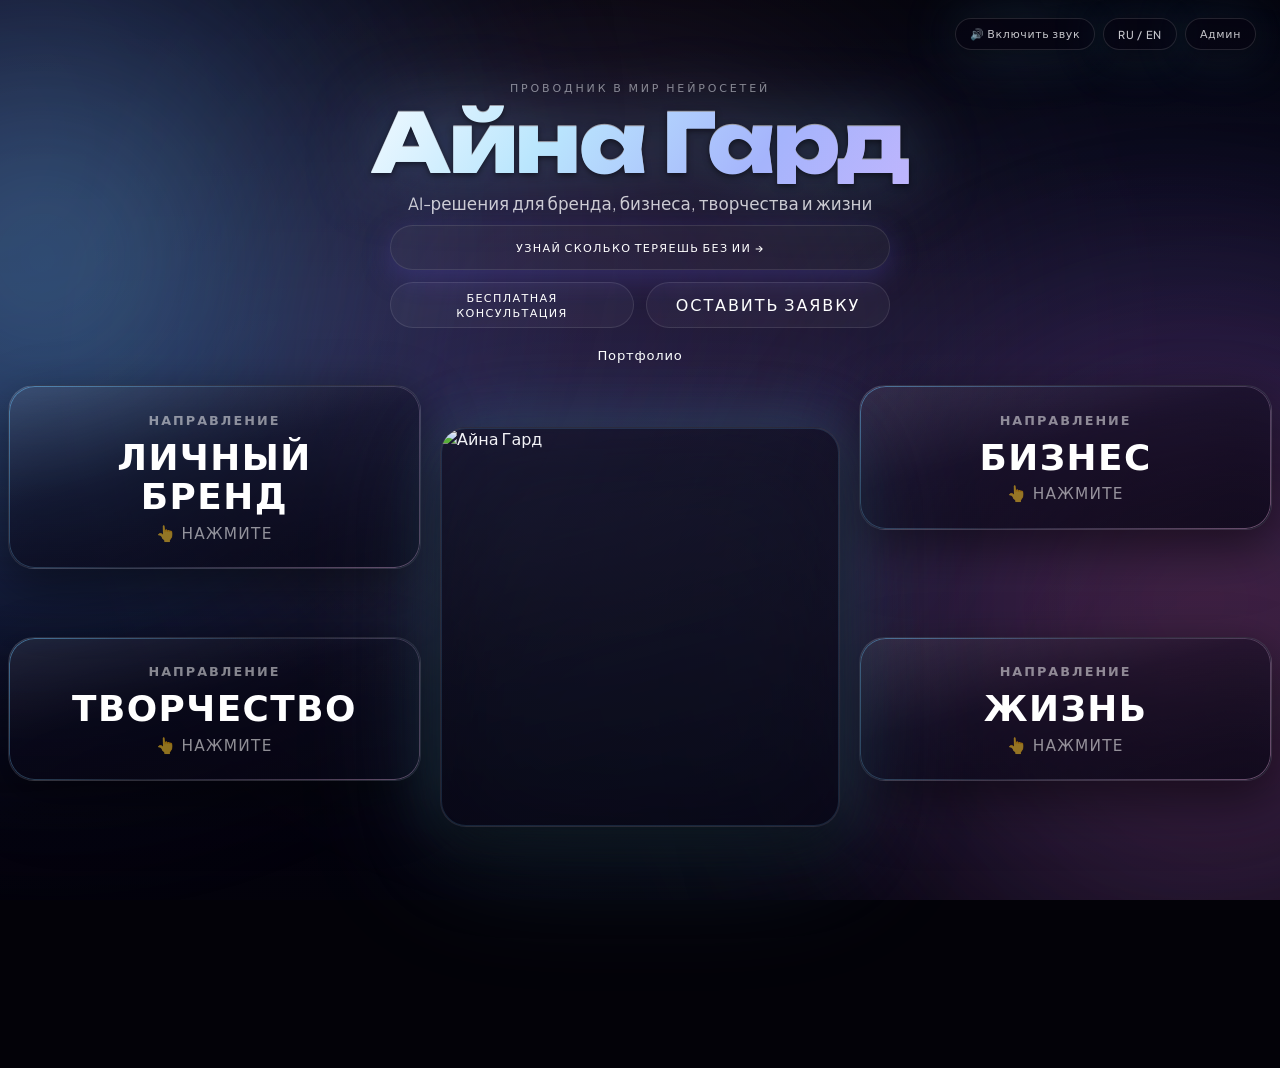
==== commit dbc83429: "fix: supabase-config only sets window vars; cache-bust config on admin Made-with: Cursor" ====
--- a/index.html
+++ b/index.html
@@ -291,7 +291,7 @@
     </div>
   </div>
 
-  <script src="js/supabase-config.js" defer></script>
+  <script src="js/supabase-config.js?v=2" defer></script>
   <script src="https://cdn.jsdelivr.net/npm/@supabase/supabase-js@2" defer></script>
   <script src="js/main.js" defer></script>
   <script src="js/supabase-public.js" defer></script>
